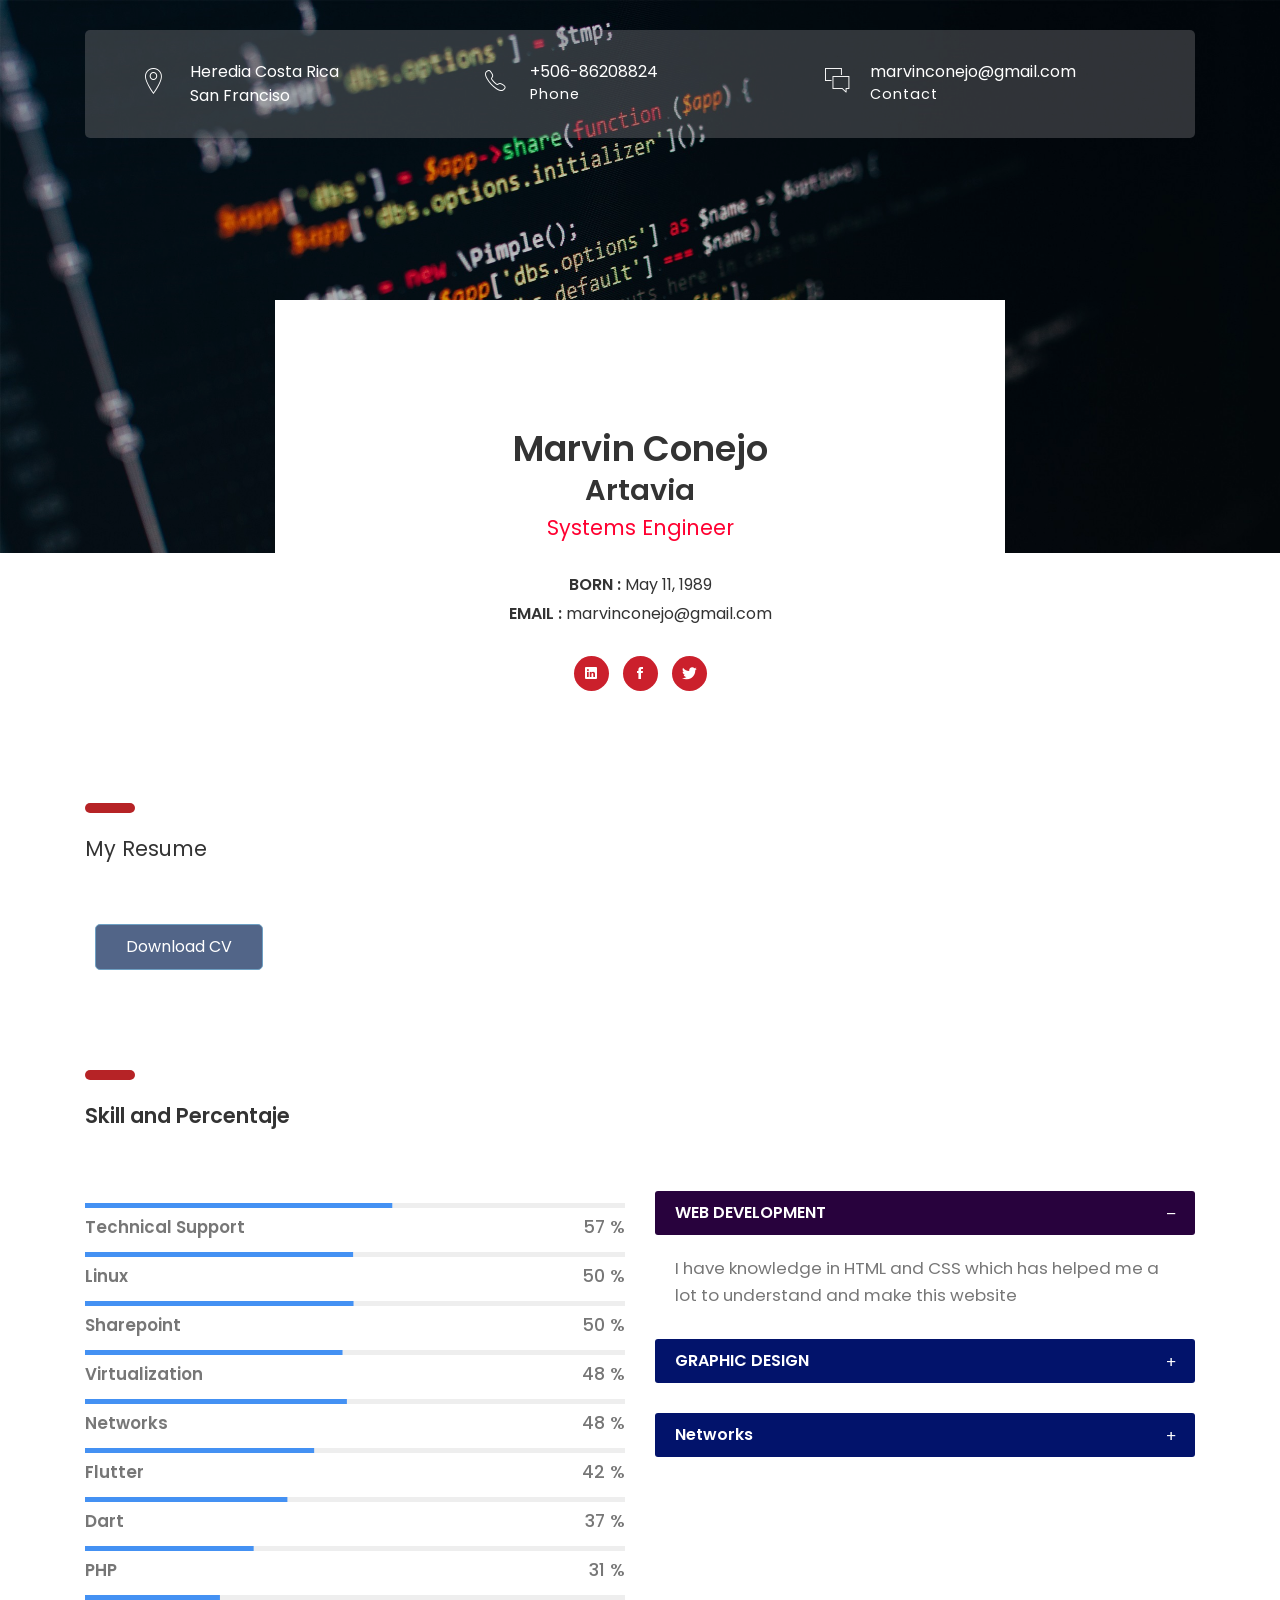
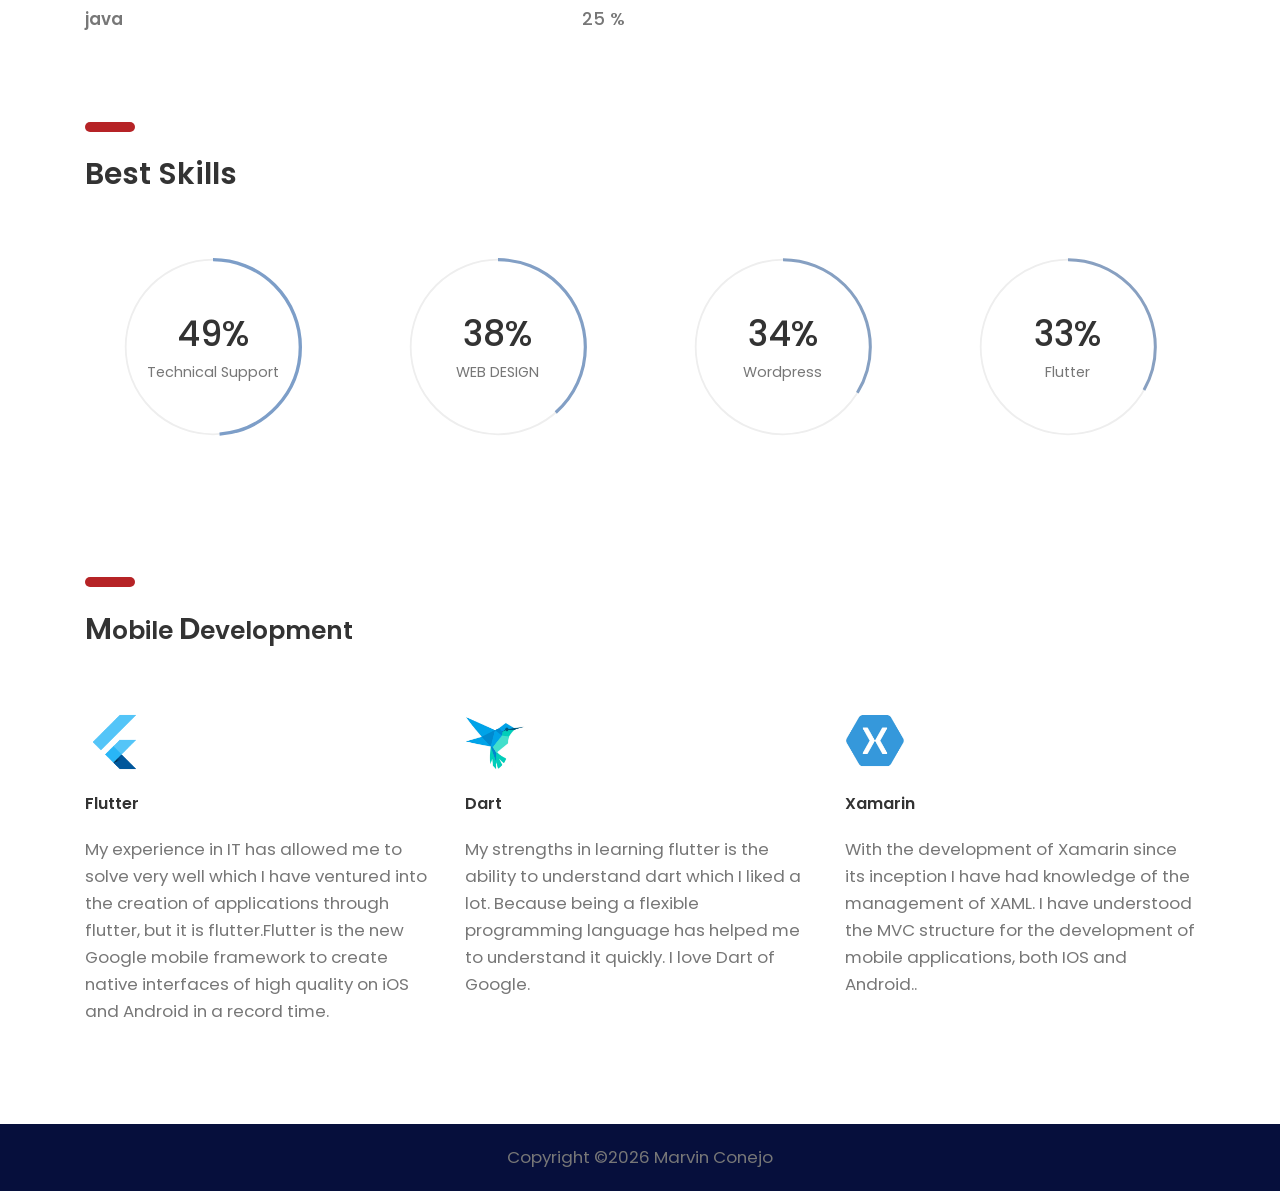
==== index.html @ 153a6d93 "Sitio Web de Marvin Actualizado" ====
﻿<!DOCTYPE HTML>
<html lang="en">
<head>
	<title>Marvin Conejo A</title>
	<meta http-equiv="X-UA-Compatible" content="IE=edge">
    <meta name="viewport" content="width=device-width, initial-scale=1">
	<meta charset="UTF-8">
	
	
	<!-- Font -->
	
	<link href="https://fonts.googleapis.com/css?family=Poppins:400,500,600,700%7CAllura" rel="stylesheet">
	
	<!-- Stylesheets -->
	
	<link href="css/bootstrap.css" rel="stylesheet">
	
	<link href="css/ionicons.css" rel="stylesheet">
	
	<link href="css/fluidbox.min.css" rel="stylesheet">
	
	<link href="elements/css/styles.css" rel="stylesheet">
	
	<link href="elements/css/responsive.css" rel="stylesheet">
	
</head>
<body>
	
	<header>
		<div class="container">
			<div class="heading-wrapper">
				<div class="row">
					<div class="col-sm-6 col-md-6 col-lg-4">
						<div class="info">
							<i class="icon ion-ios-location-outline"></i>
							<div class="right-area">
								<h5>Heredia Costa Rica</h5>
								<h5>San Franciso</h5>
							</div><!-- right-area -->
						</div><!-- info -->
					</div><!-- col-sm-4 -->
					
					<div class="col-sm-6 col-md-6 col-lg-4">
						<div class="info">
							<i class="icon ion-ios-telephone-outline"></i>
							<div class="right-area">
								<h5>+506-86208824</h5>
								<h6>Phone</h6>
							</div><!-- right-area -->
						</div><!-- info -->
					</div><!-- col-sm-4 -->
					
					<div class="col-sm-6 col-md-6 col-lg-4">
						<div class="info">
							<i class="icon ion-ios-chatboxes-outline"></i>
							<div class="right-area">
								<h5>marvinconejo@gmail.com</h5>
								<h6>Contact</h6>
								 
							</div><!-- right-area -->
						</div><!-- info -->
					</div><!-- col-sm-4 -->
				</div><!-- row -->
			</div><!-- heading-wrapper -->
			
		 		</div><!-- container -->
	</header>
	
	<section class="intro-section">
		<div class="container">
			<div class="row">
				<div class="col-md-1 col-lg-2"></div>
				<div class="col-md-10 col-lg-8">
					<div class="intro">
						<div class="profile-img"><img src="images/foto.jpg" alt=""></div>
						<h2><b>Marvin Conejo</b></h2>
						<h3><b>Artavia</b></h3>
						<h4 class="font-yellow">Systems Engineer</h4>
						<ul class="information margin-tb-30">
							<li><b>BORN : </b>May 11, 1989</li>
							<li><b>EMAIL : </b>marvinconejo@gmail.com</li>
						
						</ul>
						<ul class="social-icons">
							<li><a href="https://www.linkedin.com/in/marvin-conejo-a-959b5483"><i class="ion-social-linkedin"></i></a></li>
							<li><a href="https://www.facebook.com/marvinconejo"><i class="ion-social-facebook"></i></a></li>
							<li><a href="https://twitter.com/marvinconejoa"><i class="ion-social-twitter"></i></a></li>
						</ul>
					</div><!-- intro -->
				</div><!-- col-sm-8 -->
			</div><!-- row -->
		</div><!-- container -->
	</section><!-- intro-section -->
	
	<section class="btn-section section">
		<div class="container">
		
			<div class="row">
				<div class="col-sm-12">
					<div class="heading">
						<h4><b></b>My Resume</b></h4>
						 
					</div>
					<a class="btn btn-bg-purple" href="../resume/resumeMarvin.pdf">Download CV</a>
				</div><!-- col-sm-4 -->
			</div><!-- row -->
		
		 
			 
 
			 
		</div><!-- container -->
	</section><!-- btn-section -->
	
	<section class="accordian-section section">
		<div class="container">
		
			<div class="row">
				<div class="col-sm-12">
					<div class="heading">
						<h4><b>Skill and Percentaje</b></h4>
					</div>
				</div><!-- col-sm-12 -->
				
				<div class="col-md-12 col-lg-6">

					 
					<div class="line-progress margin-b-20" data-prog-percent=".95"><div></div>
						<p class="progress-title"><b>Technical Support</b></p></div>
					<div class="line-progress margin-b-20" data-prog-percent=".85"><div></div>
						<p class="progress-title"><b>Linux</b></p></div>
					<div class="line-progress margin-b-20" data-prog-percent=".85"><div></div>
						<p class="progress-title"><b>Sharepoint</b></p></div>
						<div class="line-progress margin-b-20" data-prog-percent=".80"><div></div>
						<p class="progress-title"><b>Virtualization</b></p></div>
						<div class="line-progress margin-b-20" data-prog-percent=".80"><div></div>
						<p class="progress-title"><b>Networks </b></p></div>
					<div class="line-progress margin-b-20" data-prog-percent=".70"><div></div>
						<p class="progress-title"><b>Flutter</b></p></div>
						<div class="line-progress margin-b-20" data-prog-percent=".60"><div></div>
						<p class="progress-title"><b>Dart</b></p></div>
						<div class="line-progress margin-b-20" data-prog-percent=".50"><div></div>
						<p class="progress-title"><b>PHP</b></p></div>
						<div class="line-progress margin-b-20" data-prog-percent=".40"><div></div>
						<p class="progress-title"><b>java</b></p></div>

				</div><!-- col-sm-6 -->
				
				<div class="col-md-12 col-lg-6">
					<div class="panel margin-b-30">
						<div class="panel-area margin-b-30">
							<h5 class="panel-title active"><b>WEB DEVELOPMENT</b>
								<i class="icon minus ion-minus"></i><i class="icon plus ion-plus"></i></h5>
							<p class="panel-desc">I have knowledge in HTML and CSS which has helped me
								 a lot to understand and make this website</p>
						</div><!-- panel-area -->
						
						<div class="panel-area margin-b-30">
							<h5 class="panel-title"><b>GRAPHIC DESIGN</b>
								<i class="icon minus ion-minus"></i><i class="icon plus ion-plus"></i></h5>
							<p class="panel-desc">Another of my skills is the perception of color,
								 design and eplorar new trends. I have knowledge in Adobe photoshop.</p>
						</div><!-- panel-area -->
						
						<div class="panel-area margin-b-30">
							<h5 class="panel-title"><b>Networks</b>
								<i class="icon minus ion-minus"></i><i class="icon plus ion-plus"></i></h5>
							<p class="panel-desc">In my steps in Technical Support I have made network configurations, for example, subteneering, team communication, accommodation in Patch Panels.
								 I have made subnet VPN configurations. Among other types of configurations</p>
						</div><!-- panel-area -->
					</div><!-- panel -->
				</div><!-- col-sm-6-->
				
			</div><!-- row -->
		</div><!-- container -->
	</section><!-- accordian-section -->
	
	
	<section class="loaders-section section">
		<div class="container">
			<div class="row">
				<div class="col-sm-12">
					<div class="heading">
						<h4><b><big><big>Best Skills</big></big></b></h4>
					</div>
				</div><!-- col-sm-12 -->
				<div class="col-sm-6 col-md-6 col-lg-3">
					<div class="radial-prog-area margin-b-30">
						<div class="radial-progress" data-prog-percent=".95">
							<div></div>
							<h6 class="progress-title">Technical Support</h6>
						</div>
					</div><!-- radial-prog-area-->
				</div><!-- col-sm-6-->
				
				<div class="col-sm-6 col-md-6 col-lg-3">
					<div class="radial-prog-area margin-b-30">
						<div class="radial-progress" data-prog-percent=".78">
							<div></div>
							<h6 class="progress-title">WEB DESIGN</h6>
						</div>
					</div><!-- radial-prog-area-->
				</div><!-- col-sm-6-->
				
				<div class="col-sm-6 col-md-6 col-lg-3">
					<div class="radial-prog-area margin-b-30">
						<div class="radial-progress" data-prog-percent=".70">
							<div></div>
							<h6 class="progress-title">Wordpress</h6>
						</div>
					</div><!-- radial-prog-area-->
				</div><!-- col-sm-6-->
				
				<div class="col-sm-6 col-md-6 col-lg-3">
					<div class="radial-prog-area margin-b-50">
						<div class="radial-progress" data-prog-percent=".70">
							<div></div>
							<h6 class="progress-title">Flutter</h6>
						</div>
					</div><!-- radial-prog-area-->
				</div><!-- col-sm-6-->
				
			</div><!-- row -->
		</div><!-- container -->
	</section><!-- loaders-section -->
	
	<section class="iconboxes-section section" id="counter">
		<div class="container">
			<div class="row">
				<div class="col-sm-12">
					<div class="heading">
						<h4><b><big><big>M</big>obile <big>D</big>evelopment</big></b></h4>
					</div>
				</div><!-- col-sm-12 -->
				
				<div class="col-sm-6 col-md-6 col-lg-4">
					<div class="iconbox margin-b-30">
						<i class="line-icon icon-rocket"></i>
						<h5 class="margin-tb-20"><b>Flutter</b></h5>
						<p>My experience in IT has allowed me to solve very well which I have ventured into the creation
							 of applications through flutter, but it is flutter.Flutter is the new Google mobile framework to create native interfaces
							  of high quality on iOS and Android in a record time. 
							</p>
					</div><!-- counter -->
				</div><!-- col-md-4 -->
				
				<div class="col-sm-6 col-md-6 col-lg-4">
					<div class="iconbox margin-b-30">
						<i class="line-icon icon-cut"></i>
						<h5 class="margin-tb-20"><b>Dart</b></h5>
						<p>My strengths in learning flutter is the ability to understand dart which I liked a lot.
							 Because being a flexible programming language has helped me to understand it quickly.
							I love Dart of Google.</p>
					</div><!-- counter -->
				</div><!-- col-md-4 -->
				
				<div class="col-sm-6 col-md-6 col-lg-4">
					<div class="iconbox margin-b-30">
						<i class="line-icon icon-star"></i>
						<h5 class="margin-tb-20"><b>Xamarin</b></h5>
						<p>With the development of Xamarin since its inception I have had knowledge of the management of XAML. 
							I have understood the MVC structure for the development of mobile applications, both IOS and Android..</p>
					</div><!-- counter -->
				</div><!-- col-md-4 -->
				
			</div><!-- row -->
		</div><!-- container -->
	</section><!-- progression-section -->
	
	
	<footer>
		<p class="copyright">
			 
Copyright &copy;<script>document.write(new Date().getFullYear());</script> Marvin Conejo </a>
 
		</p>
	</footer>
	
	
	<!-- SCIPTS -->
	
	<script src="js/jquery-3.2.1.min.js"></script>
	
	<script src="js/tether.min.js"></script>
	
	<script src="js/bootstrap.js"></script>
	
	<script src="js/isotope.pkgd.min.js"></script>
	
	<script src="js/jquery.waypoints.min.js"></script>
	
	<script src="js/progressbar.min.js"></script>
	
	<script src="js/jquery.fluidbox.min.js"></script>
	
	<script src="js/scripts.js"></script>
	
</body>
</html>
---- css/fluidbox.min.css ----
@-webkit-keyframes a{0%{-webkit-transform:translate(-50%,-50%) rotateX(0) rotateY(0);transform:translate(-50%,-50%) rotateX(0) rotateY(0)}50%{-webkit-transform:translate(-50%,-50%) rotateX(-180deg) rotateY(0);transform:translate(-50%,-50%) rotateX(-180deg) rotateY(0)}to{-webkit-transform:translate(-50%,-50%) rotateX(-180deg) rotateY(-180deg);transform:translate(-50%,-50%) rotateX(-180deg) rotateY(-180deg)}}@keyframes a{0%{-webkit-transform:translate(-50%,-50%) rotateX(0) rotateY(0);transform:translate(-50%,-50%) rotateX(0) rotateY(0)}50%{-webkit-transform:translate(-50%,-50%) rotateX(-180deg) rotateY(0);transform:translate(-50%,-50%) rotateX(-180deg) rotateY(0)}to{-webkit-transform:translate(-50%,-50%) rotateX(-180deg) rotateY(-180deg);transform:translate(-50%,-50%) rotateX(-180deg) rotateY(-180deg)}}.fluidbox{outline:none}.fluidbox__overlay{background-color:hsla(0,0%,100%,.85);cursor:pointer;cursor:zoom-out;opacity:0;pointer-events:none;position:fixed;top:-100%;left:0;bottom:-100%;right:0;-webkit-transition:all .5s ease-in-out;transition:all .5s ease-in-out}.fluidbox--opened .fluidbox__overlay{pointer-events:auto}.fluidbox__wrap{background-position:center center;background-size:cover;margin:0 auto;position:relative;-webkit-transition:all .5s ease-in-out;transition:all .5s ease-in-out}.fluidbox--closed .fluidbox__thumb,.fluidbox__thumb{-webkit-transition:opacity 0s ease-in-out 0s;transition:opacity 0s ease-in-out 0s}.fluidbox__ghost{background-size:100% 100%;background-position:center center;background-repeat:no-repeat;position:absolute;-webkit-transition:opacity 0s 0s,-webkit-transform .5s 0s;transition:opacity 0s 0s,-webkit-transform .5s 0s;transition:opacity 0s 0s,transform .5s 0s;transition:opacity 0s 0s,transform .5s 0s,-webkit-transform .5s 0s}.fluidbox--opened .fluidbox__ghost{cursor:pointer;cursor:zoom-out}.fluidbox--closed .fluidbox__ghost{-webkit-transition:opacity 0s .5s,-webkit-transform .5s 0s;transition:opacity 0s .5s,-webkit-transform .5s 0s;transition:opacity 0s .5s,transform .5s 0s;transition:opacity 0s .5s,transform .5s 0s,-webkit-transform .5s 0s}.fluidbox__loader{opacity:0;-webkit-perspective:200px;perspective:200px;pointer-events:none;position:absolute;top:0;left:0;bottom:0;right:0}.fluidbox__loader:before{background-color:hsla(0,0%,100%,.85);content:'';-webkit-transform-style:preserve-3d;transform-style:preserve-3d;position:absolute;top:50%;left:50%;width:20%;padding-bottom:20%;-webkit-transform:translate(-50%,-50%);transform:translate(-50%,-50%);-webkit-transition-property:-webkit-transform;transition-property:-webkit-transform;transition-property:transform;transition-property:transform,-webkit-transform;-webkit-transition-duration:.5s;transition-duration:.5s;-webkit-transition-delay:0s;transition-delay:0s}.fluidbox--loading .fluidbox__loader{opacity:1;-webkit-transition:opacity .5s ease-in-out .5s;transition:opacity .5s ease-in-out .5s}.fluidbox--loading .fluidbox__loader:before{-webkit-animation:a 1s 0s infinite ease-in-out forwards;animation:a 1s 0s infinite ease-in-out forwards}
/*# sourceMappingURL=fluidbox.min.css.map */
---- elements/css/styles.css ----
/*
====================================================

* 	[Master Stylesheet]
	
	Theme Name :  
	Version    :  
	Author     :  
	Author URI :  

====================================================

	TOC
	
	1. PRIMARY STYLES
	2.  PAGE DESIGN
	3. HEADER
	4. INTRO SECTION
	5. BTN SECTION
	6. PROGRESSBAR & ACCORDIANS
		LINE PROGRESSBAR
		ACCORDIANS 
	7. LOADERS SECTION
	8. PROGRESSIONS SECTION
	9. ICONBOXES SECTION
	10. FOOTER

====================================================


/* ---------------------------------
1. PRIMARY STYLES
--------------------------------- */

html{ font-size: 100%; height: 100%; overflow-x: hidden; margin: 0px;  padding: 0px; touch-action: manipulation; }


body{ font-size: 16px; font-family: 'Poppins', serif; width: 100%; height: 100%; margin: 0; font-weight: 400;
	-webkit-font-smoothing: antialiased; -moz-osx-font-smoothing: grayscale; word-wrap: break-word; 
	color: #333; }

h1, h2, h3, h4, h5, h6, p, a, ul, span, li, img, inpot, button{ margin: 0; padding: 0; }

h1,h2,h3,h4,h5,h6{ line-height: 1.5; font-weight: inherit; }

h1,h2,h3{ font-family: 'Poppins', cursive; }

p{ line-height: 1.6; font-size: 1.05em; font-weight: 400; color: #777; }

h1{ font-size: 4em; line-height: 1; }
h2{ font-size: 2.2em; line-height: 1.1; }
h3{ font-size: 1.8em; }
h4{ font-size: 1.3em; }
h5{ font-size: 1em; }
h6{ font-size: .9em; letter-spacing: 1px; }

a, button{ display: inline-block; text-decoration: none; color: inherit; line-height: 1; 
	-webkit-transition: all .25s ease-in-out; transition: all .25s ease-in-out; }

a:focus, a:active, a:hover,
button:focus, button:active, button:hover,
a b.light-color:hover{ text-decoration: none; color: #1a2668; }

b{ font-weight: 600; }

img{ width: 100%; }

li{ list-style: none; display: inline-block; }

span{ display: inline-block; }

button{ outline: 0; border: 0; background: none; cursor: pointer; }

.icon{ font-size: 1.1em; display: inline-block; line-height: inherit; }

[class^="icon-"]:before, [class*=" icon-"]:before{ line-height: inherit; }

b.max-bold{ font-weight: 700; }



/* ---------------------------------
2.  PAGE DESIGN
--------------------------------- */

.section{ padding: 20px 0 70px; }

.section .heading{ margin-bottom: 60px; }

    .section .heading:before {
        content: '';
        height: 10px;
        width: 50px;
        border-radius: 5px;
        margin-bottom: 20px;
        display: block;
        background: #b62326;
    }
	
.margin-t-10{ margin-top: 10px; }

.margin-b-30{ margin-bottom: 30px; }
.margin-b-50{ margin-bottom: 50px; }

.margin-tb-20{ margin-top: 20px; margin-bottom: 20px; }
.margin-tb-30{ margin-top: 30px; margin-bottom: 30px; }

.font-yellow {
    color: #FF0031;
}

.font-semi-white{ color: #ddd; }

.font-lite-black{ color: #999; }


/* ---------------------------------
3. HEADER
--------------------------------- */

header{ position: absolute; top: 30px; left: 0; right: 0; z-index: 100; }

    header .heading-wrapper {
        border-radius: 5px;
        padding: 30px 60px 20px;
        background: #8483855c;
        color: #fff;
    }

header .info{ margin-bottom: 10px; }

header .info .icon{ float: left; font-size: 30px; }

header .info .right-area{ margin-left: 45px; }

header .downlad-btn{ padding: 15px 30px; border-radius: 4px; float: right; margin-top: 30px;
	box-shadow: inset 0 0px 4px rgba(0,0,0,.3); background: #FF01016; color: #fff; 
	-webkit-transition: all .2s ease; transition: all .2s ease; }

header .downlad-btn:hover{ -webkit-transform: translateY(-4px); transform: translateY(-4px); }


/* ---------------------------------
4. INTRO SECTION
--------------------------------- */

.intro-section{ padding-top: 200px; position: relative; background-size: cover; 
	z-index: 1;background-image: url(../../images/background.jpg); }

.intro-section:before{ content:''; z-index: -1; position: absolute; top: 0; bottom: 0; left: 0; 
	right: 0; background: rgba(0,0,0, .2); }
	
.intro-section:after{ content: ''; position: absolute; bottom: 0; left: 0; right: 0;
	height: 150px; z-index: -1; background: #fff; }

.intro{ padding: 0 20px; margin-top: 100px; text-align: center; background: #fff; }

.intro .profile-img{ height: 200px; width: 200px; border-radius: 100px; margin: 0 auto; 
	overflow: hidden; position: relative; top: -100px; margin-bottom: -70px;  }

.intro .information > li{ display: block; margin: 5px 0; }

.intro .social-icons > li > a{ height: 35px; line-height: 35px; width: 35px; border-radius: 20px; 
	overflow: hidden; z-index: 1; position: relative; margin: 0 5px 5px; background:#CB202C; color: #fff; }

.intro .social-icons > li > a:after{ content: ''; position: absolute; bottom: 0; left: 0; right: 0;
	top: 0; z-index: -1; border-radius: 20px; background: #111 ; 
	-webkit-transition: all .2s ease; transition: all .2s ease;
	-webkit-transform: scale(0); transform: scale(0); }

.intro .social-icons > li > a:hover:after{ -webkit-transform: scale(1); transform: scale(1); }


/* ---------------------------------
5. BTN SECTION
--------------------------------- */

.btn-section{ padding-top: 100px; }

.btn{ margin: 0 10px 10px; padding: 12px 30px; border-radius: 5px; }

.btn-bg-red{ border: 1px solid #eeeeee; background: #68023D; color: #fff; }

.btn-bg-purple{ border: 1px solid #6ea0c3; background: #526588; color: #fff; }

.btn-border-purple{ border: 1px solid #000000; color: #222; }

.btn-color-red{ border: 1px solid #000000; background: #000000; color: #ff8300; }


.btn-bg-yellow:hover{ background: none; color: #111; }

.btn-bg-purple:hover{ background: none; color: #111; }

.btn-border-purple:hover{ background: #28023D; color: #fff; }

.btn-color-yellow:hover{ background: none; color: #111; }



/* ---------------------------------
6. PROGRESSBAR & ACCORDIANS
--------------------------------- */

/* LINE PROGRESSBAR */
	
.line-progress{ position: relative; padding-bottom: 25px; }

.line-progress .progressbar-text{ position: absolute; bottom: 0; right: 0; font-size: 1.1em; 
	font-weight: 500; color: #777!important; }

.line-progress .progress-title{ position: absolute; bottom: 0; left: 0; color: #777; }


/* ACCORDIANS */

.panel-area .panel-title{ padding: 10px 20px; cursor: pointer; position: relative; color: #fff;
	border-radius: 3px; background: #02136b; color: #fff; }

.panel-area .panel-desc{ max-height: 0; overflow: hidden; opacity: 0;
	-webkit-transition: all .05s, opacity .25s .1s, -webkit-transform .1s; 
	transition: all .05s, opacity .25s .1s, transform .1s; 
	-webkit-transform: scaleY(0); transform: scaleY(0); 
	-webkit-transform-origin: top; transform-origin: top; }

.panel-area .panel-title .icon{ float: right; font-size: .7em; margin-top: 5px; }

.panel-area .panel-title.active{ background: #28023D; }

.panel-area .panel-title.active + .panel-desc{ opacity: 1; padding: 20px 20px 0; max-height: 300px; 
	-webkit-transform: scaleY(1); transform: scaleY(1); }

.panel-area .panel-title .icon.plus,
.panel-area .panel-title.active .icon.minus{ display: block; }

.panel-area .panel-title .icon.minus,
.panel-area .panel-title.active .icon.plus{ display: none; }


/* ---------------------------------
7. LOADERS SECTION
--------------------------------- */

.radial-progress{ position: relative; max-width: 180px; margin: 0 auto; }

.radial-progress .progressbar-text{ font-size: 2.2em; font-weight: 500; 
	padding-bottom: 25px!important; color: #333!important; }

.radial-progress .progressbar-text:after{ content:'%'; }

.radial-progress .progress-title{ position: absolute; top: 50%; left: 50%; width: 100%;
	letter-spacing: 0; text-align: center; color: #777; 
	-webkit-transform: translate(-50%, 15px); transform: translate(-50%, 15px); }

	
/* ---------------------------------
8. PROGRESSIONS SECTION
--------------------------------- */


.counter{ position: relative; }
	
.counter .title{ text-align: right; margin-right: 130px; color: #FDAC05; }

.counter .desc{ position: absolute; bottom: 4px; right: 0px; width: 110px; }


/* ---------------------------------
9. ICONBOXES SECTION
--------------------------------- */


.line-icon{ display: block; height: 60px; width: 60px; background-size: cover; }

.icon-rocket{ background-image: url(../../images/flutter.png); background-position: 0px 0; }
.icon-cut{ background-image: url(../../images/dart.png); background-position: 120px 0; }
.icon-star{ background-image: url(../../images/xamarin.png); background-position: 120px 0; }


/* ---------------------------------
10. FOOTER
--------------------------------- */

.copyright{ text-align: center; padding: 20px 0; background: #060f3c; }
---- elements/css/responsive.css ----
/* Screens Resolution : 992px
-------------------------------------------------------------------------- */
@media only screen and (max-width: 1200px) {
	/* ---------------------------------
	9. COUNTER SECTION
	--------------------------------- */

	.counter-section{ text-align: center; padding: 50px 0 20px; }

	.counter{ display: inline-block; }
	
	.counter .desc{ text-align: left; }
}

/* Screens Resolution : 992px
-------------------------------------------------------------------------- */
@media only screen and (max-width: 992px) {
	
	/* ---------------------------------
	4. INTRO SECTION
	--------------------------------- */

	.intro-section{ padding-top: 250px; }
	
}

/* Screens Resolution : 767px
-------------------------------------------------------------------------- */
@media only screen and (max-width: 767px) {
	
	/* ---------------------------------
	1. PRIMARY STYLES
	--------------------------------- */

	p{ line-height: 1.4; }

	h1{ font-size: 3em; }
	h2{ font-size: 2em; }
	h3{ font-size: 1.8em; }


	
	/* ---------------------------------
	2. COMMONS FOR PAGE DESIGN
	--------------------------------- */

	.section{ padding: 50px 0 0px; }

	.section .heading{ margin-bottom: 30px; }

	
	/* ---------------------------------
	4. INTRO SECTION
	--------------------------------- */

	.intro-section{ padding-top: 350px; }


	/* ---------------------------------
	5. PORFOLIO SECTION
	--------------------------------- */

	.portfolio-section{ padding-bottom: 0; }
	
	.portfolio-section .portfolioFilter{ margin: 0px 0 10px; }
	
	.portfolio-section .portfolioContainer{ margin-left: 0; margin-right: 0; }

	.portfolio-section .p-item{ width: 50%; padding: 0 15px 0px; }

	.portfolio-section .p-item{ max-width: 400px; }

	
	/* ---------------------------------
	8. EDUCATION SECTION
	--------------------------------- */
	
	.education-wrapper:after,
	.education-wrapper .education:after{ display: none; }

}

/* Screens Resolution : 575px
-------------------------------------------------------------------------- */
@media only screen and (max-width: 575px) {
	
	/* ---------------------------------
	1. PRIMARY STYLES
	--------------------------------- */

	body{ font-size: 14px;  }
	

	/* ---------------------------------
	5. PORFOLIO SECTION
	--------------------------------- */
	
	.portfolio-section .p-item{ width: 100%; }
	
}

/* Screens Resolution : 479px
-------------------------------------------------------------------------- */
@media only screen and (max-width: 479px) {


}

/* Screens Resolution : 359px
-------------------------------------------------------------------------- */
@media only screen and (max-width: 359px) {
	
	/* ---------------------------------
	3. HEADER
	--------------------------------- */

	header .heading-wrapper{  padding: 30px 20px 20px; }

	header .info .icon{ font-size: 25px; }

	header .info .right-area{ margin-left: 35px; }

}

/* Screens Resolution : 290px
-------------------------------------------------------------------------- */
@media only screen and (max-width: 290px) {

	
}

/* Screens Resolution : 290px
-------------------------------------------------------------------------- */
@media only screen and (max-width: 260px) {
	
	/* ---------------------------------
	3. HEADER
	--------------------------------- */

	header .heading-wrapper{  padding: 10px 15px 0px; }

	header .info .icon{ font-size: 15px; }

	header .info .right-area{ margin-left: 20px; }
	
	/* ---------------------------------
	4. INTRO SECTION
	--------------------------------- */

	.intro .profile-img{ width: 80%; height: auto; top: 0; margin-bottom: 10px; }
	
	.intro{ padding: 20px 10px 0; margin-right: -15px; margin-left: -15px; }
	
}
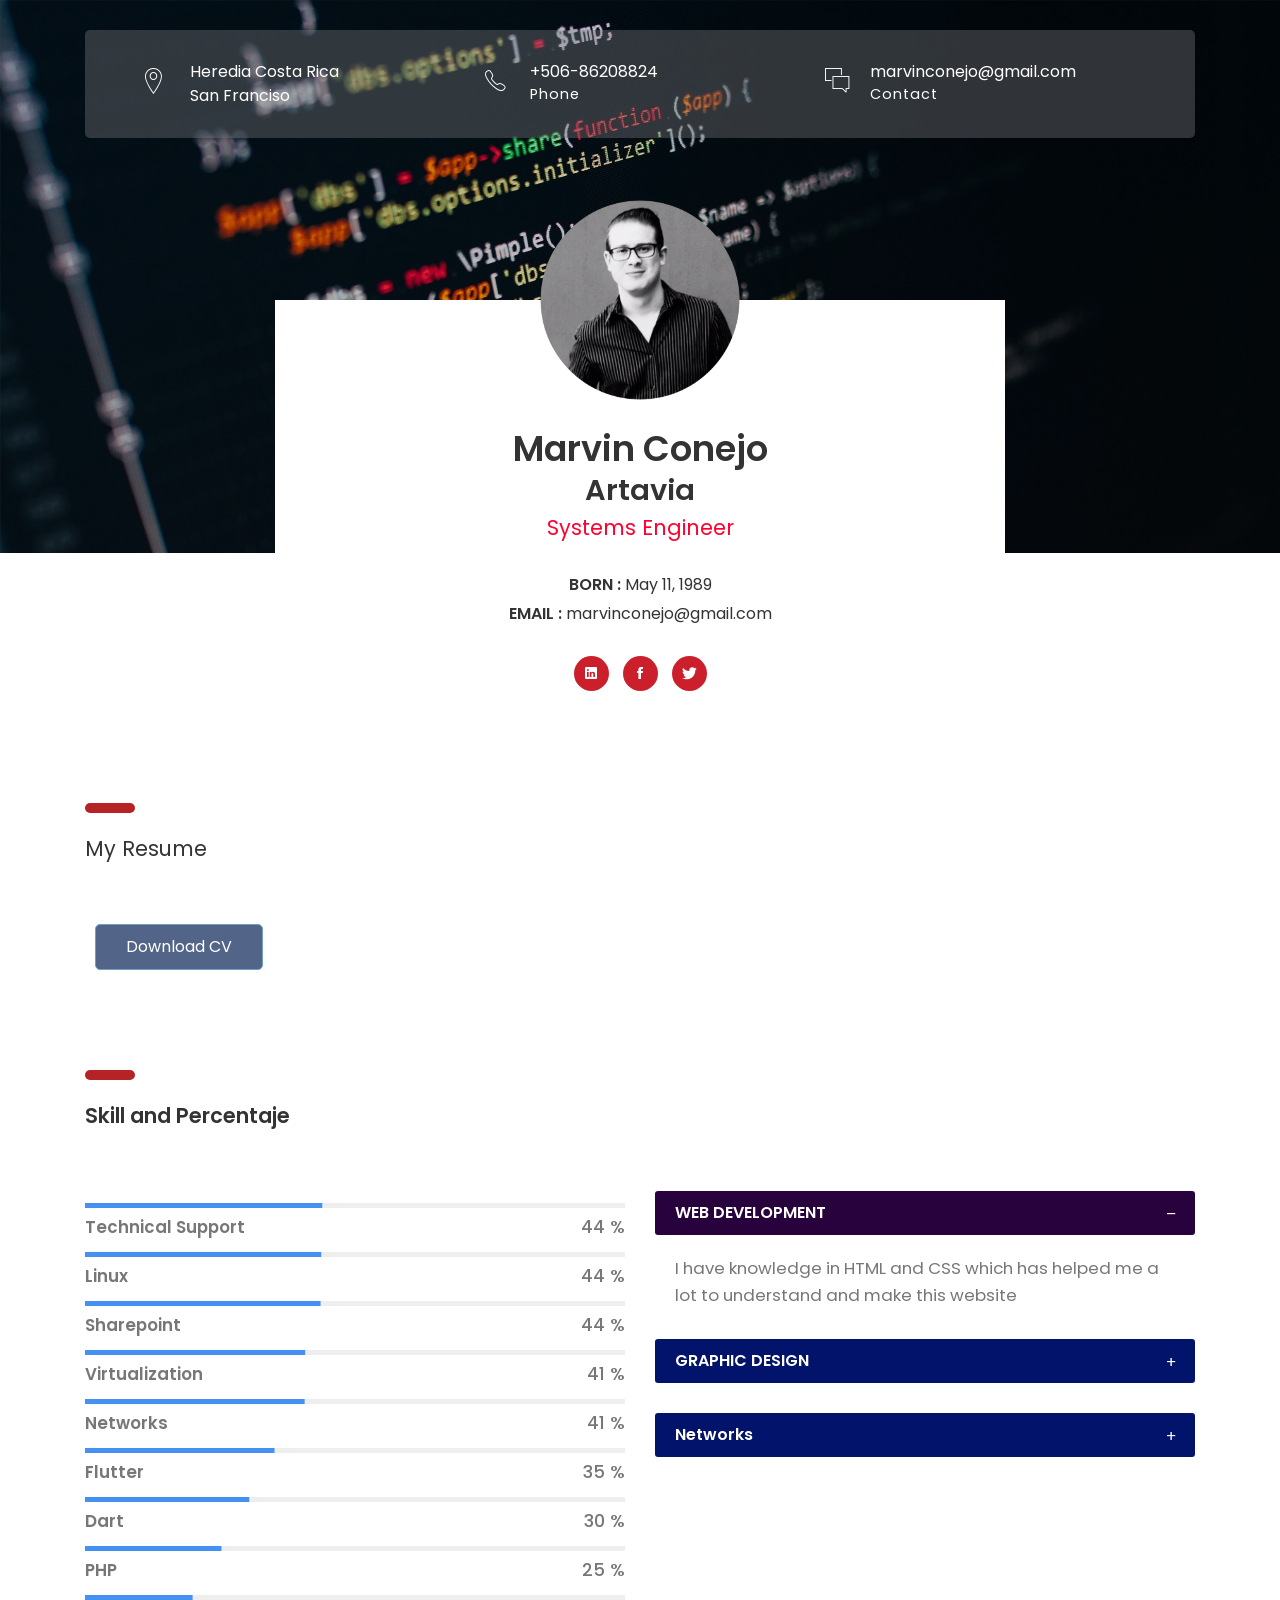
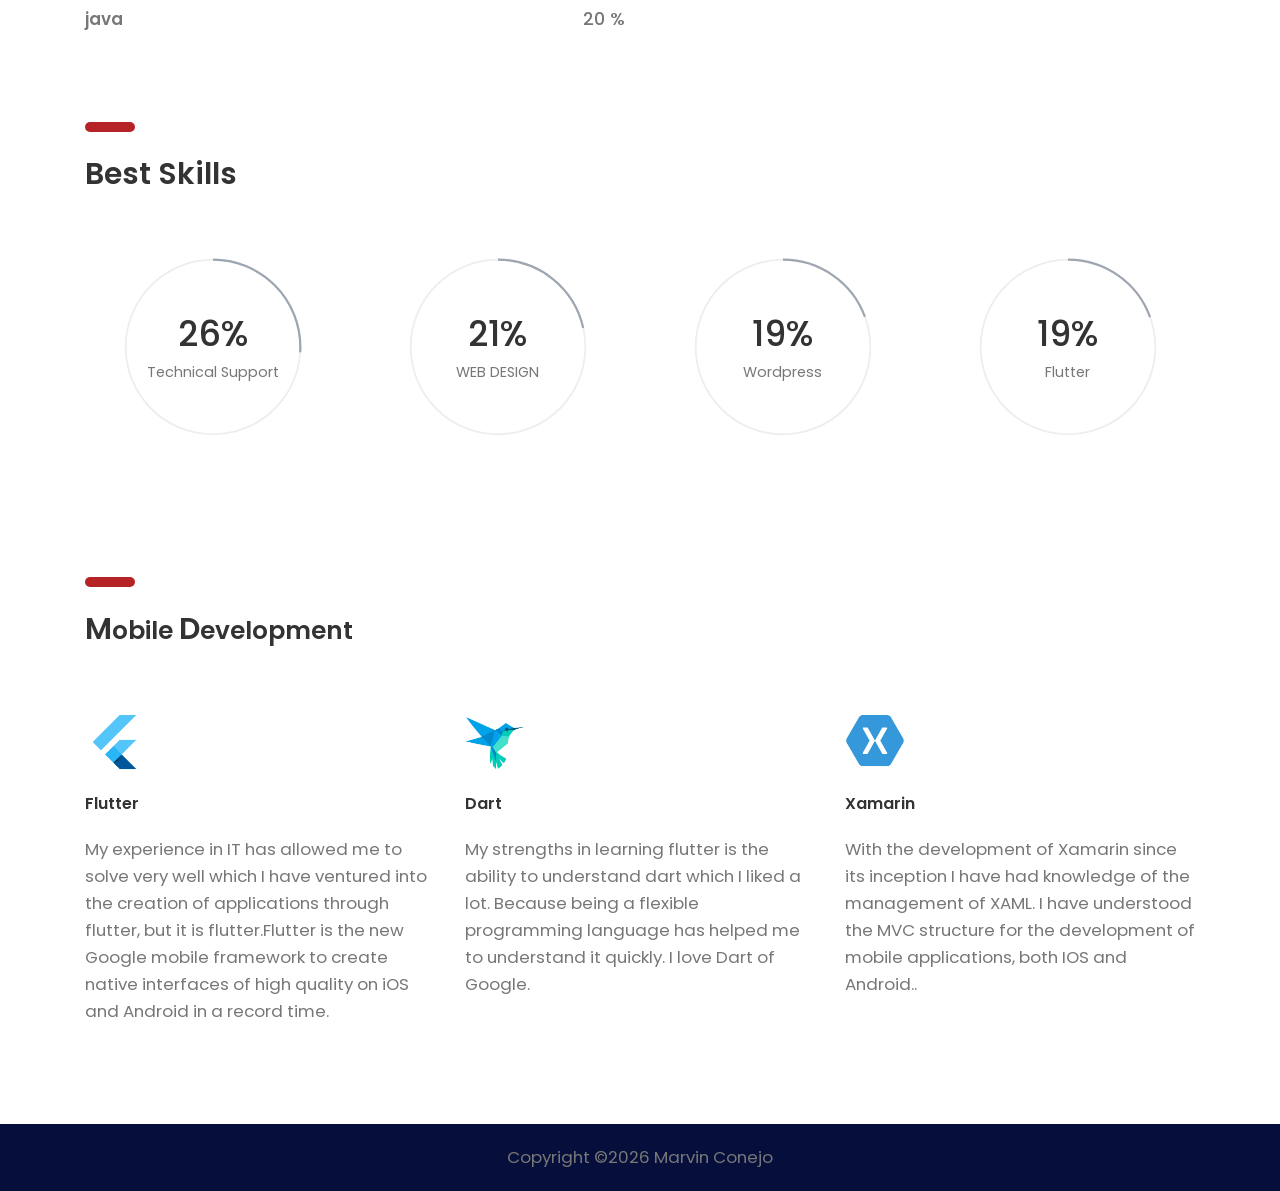
==== commit bd8ee101: "Sitio Web de Marvin Actualizado" ====
--- a/index.html
+++ b/index.html
@@ -72,7 +72,7 @@
 				<div class="col-md-1 col-lg-2"></div>
 				<div class="col-md-10 col-lg-8">
 					<div class="intro">
-						<div class="profile-img"><img src="images/foto.jpg" alt=""></div>
+						<div class="profile-img"><img src="images/foto.JPG" alt=""></div>
 						<h2><b>Marvin Conejo</b></h2>
 						<h3><b>Artavia</b></h3>
 						<h4 class="font-yellow">Systems Engineer</h4>
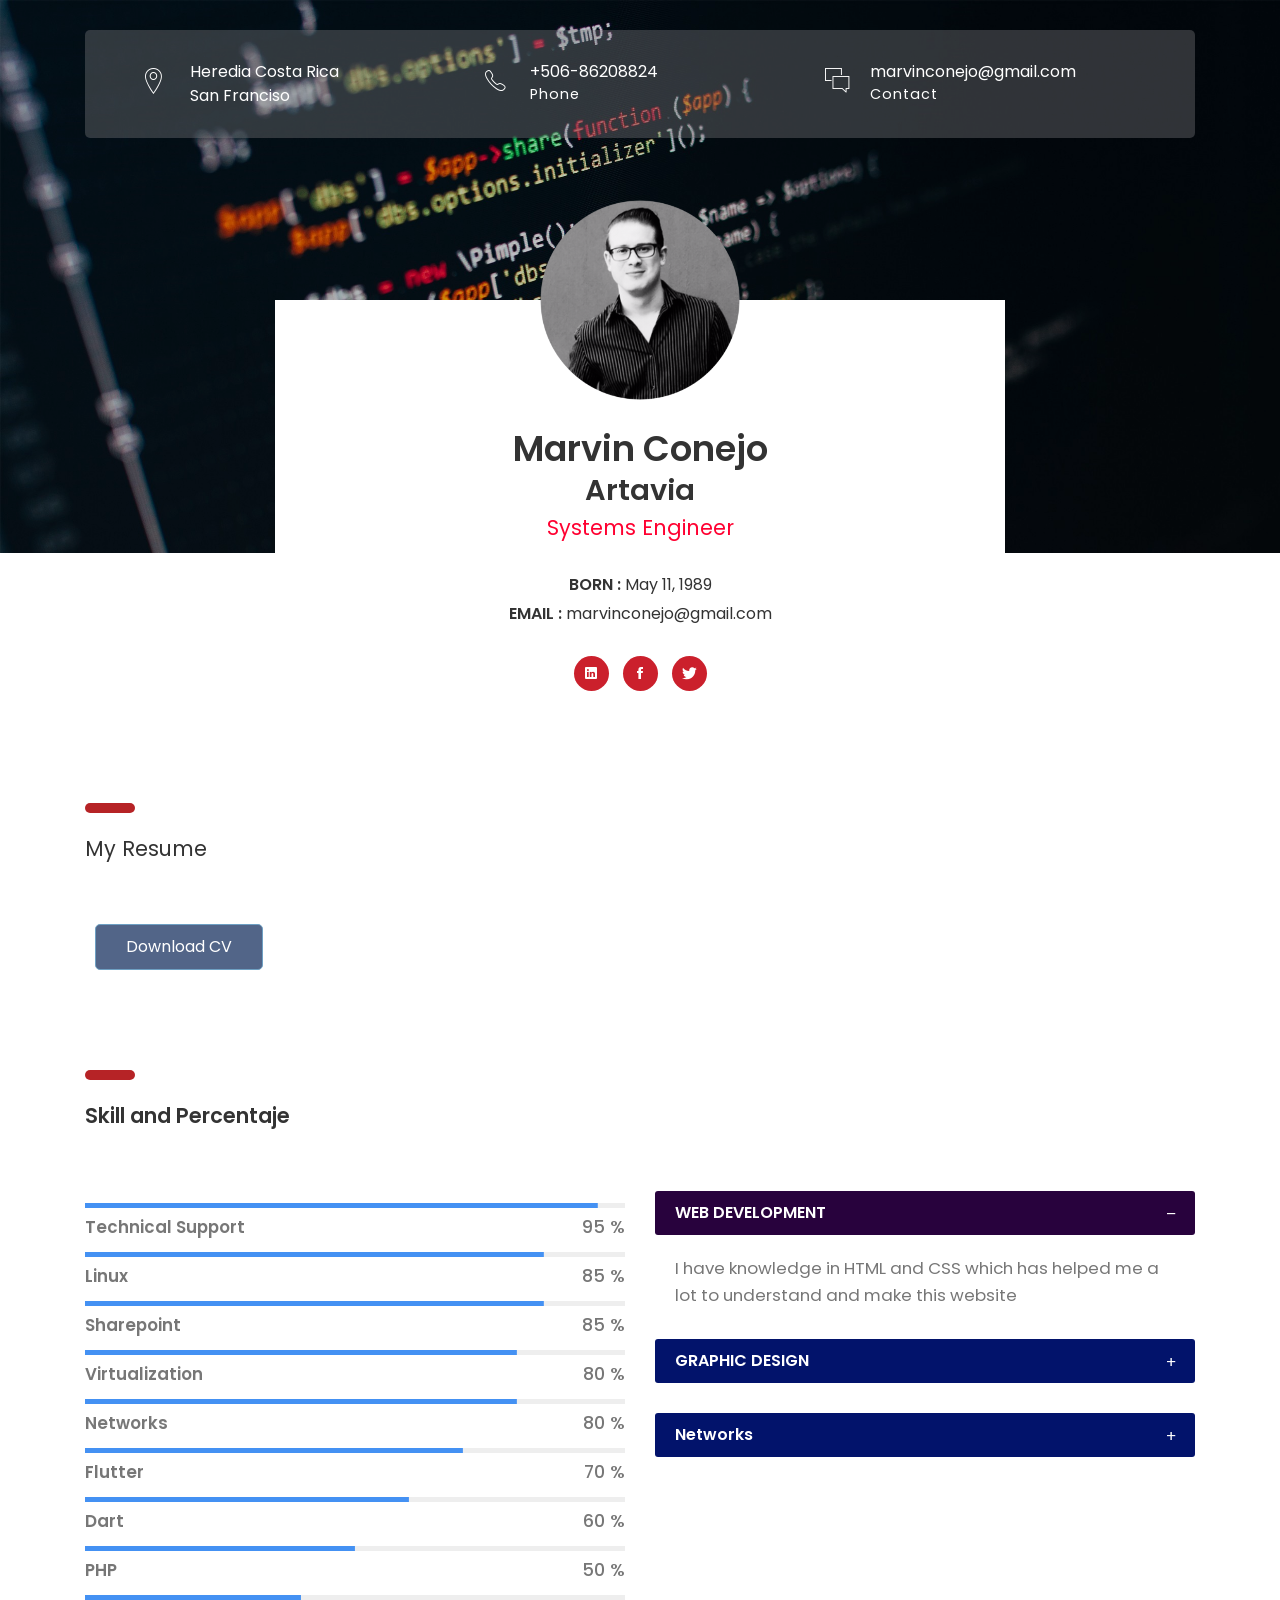
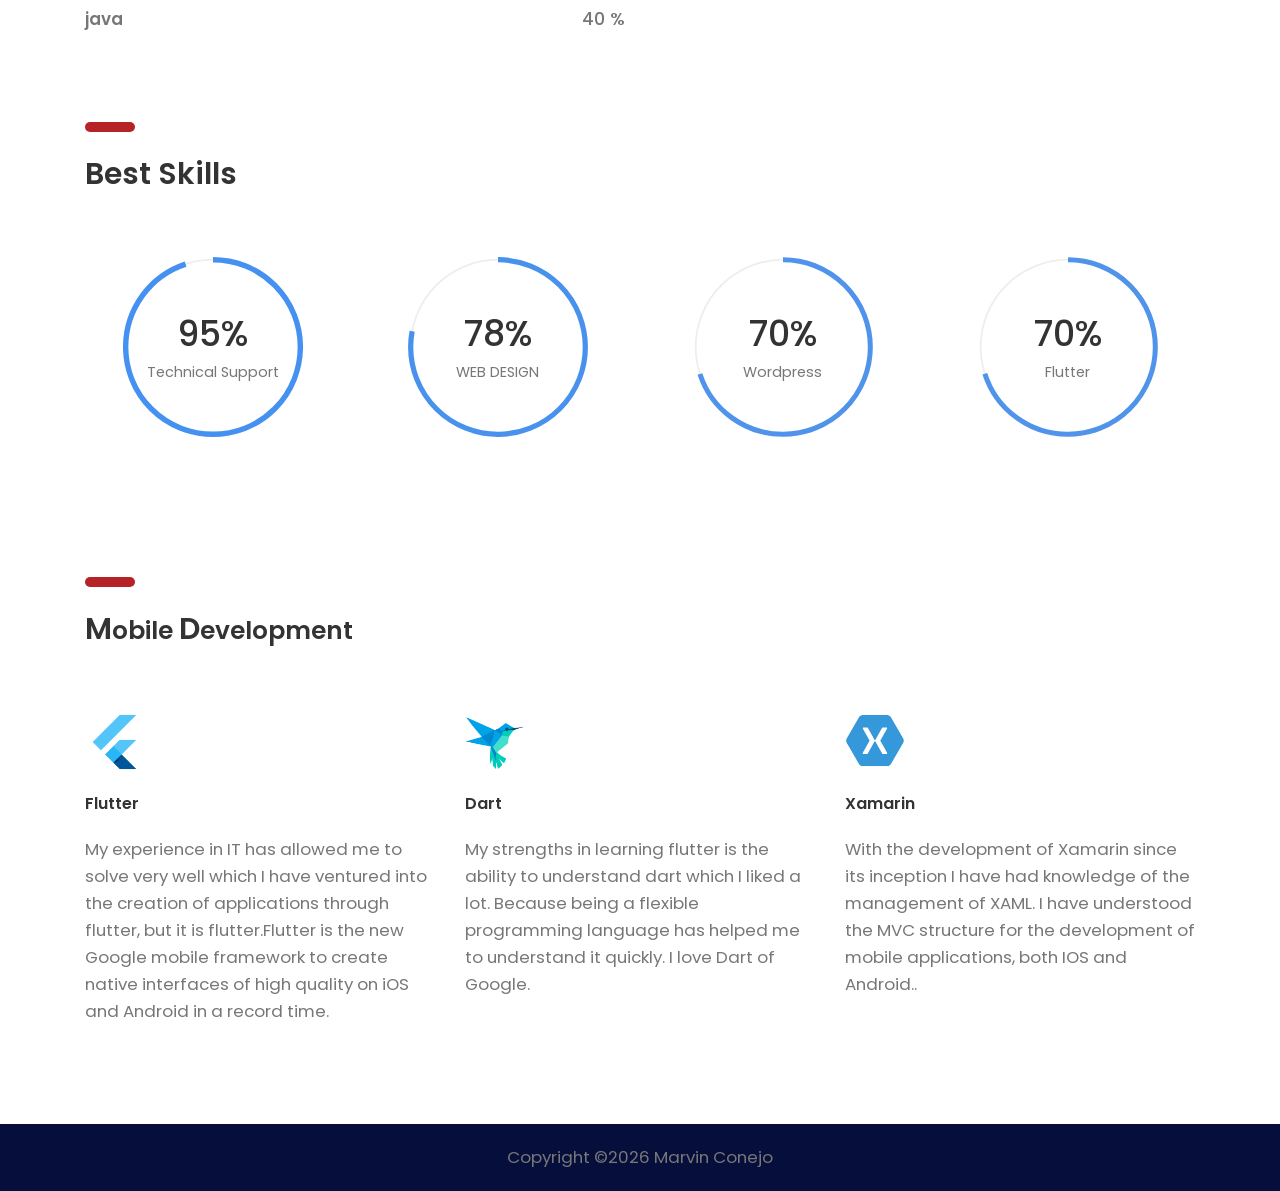
==== commit fb968b7a: "Sitio Web de Marvin Actualizado" ====
--- a/index.html
+++ b/index.html
@@ -101,7 +101,7 @@
 						<h4><b></b>My Resume</b></h4>
 						 
 					</div>
-					<a class="btn btn-bg-purple" href="../resume/resumeMarvin.pdf">Download CV</a>
+					<a class="btn btn-bg-purple" href="../resume/ResumeMarvin.pdf">Download CV</a>
 				</div><!-- col-sm-4 -->
 			</div><!-- row -->
 		
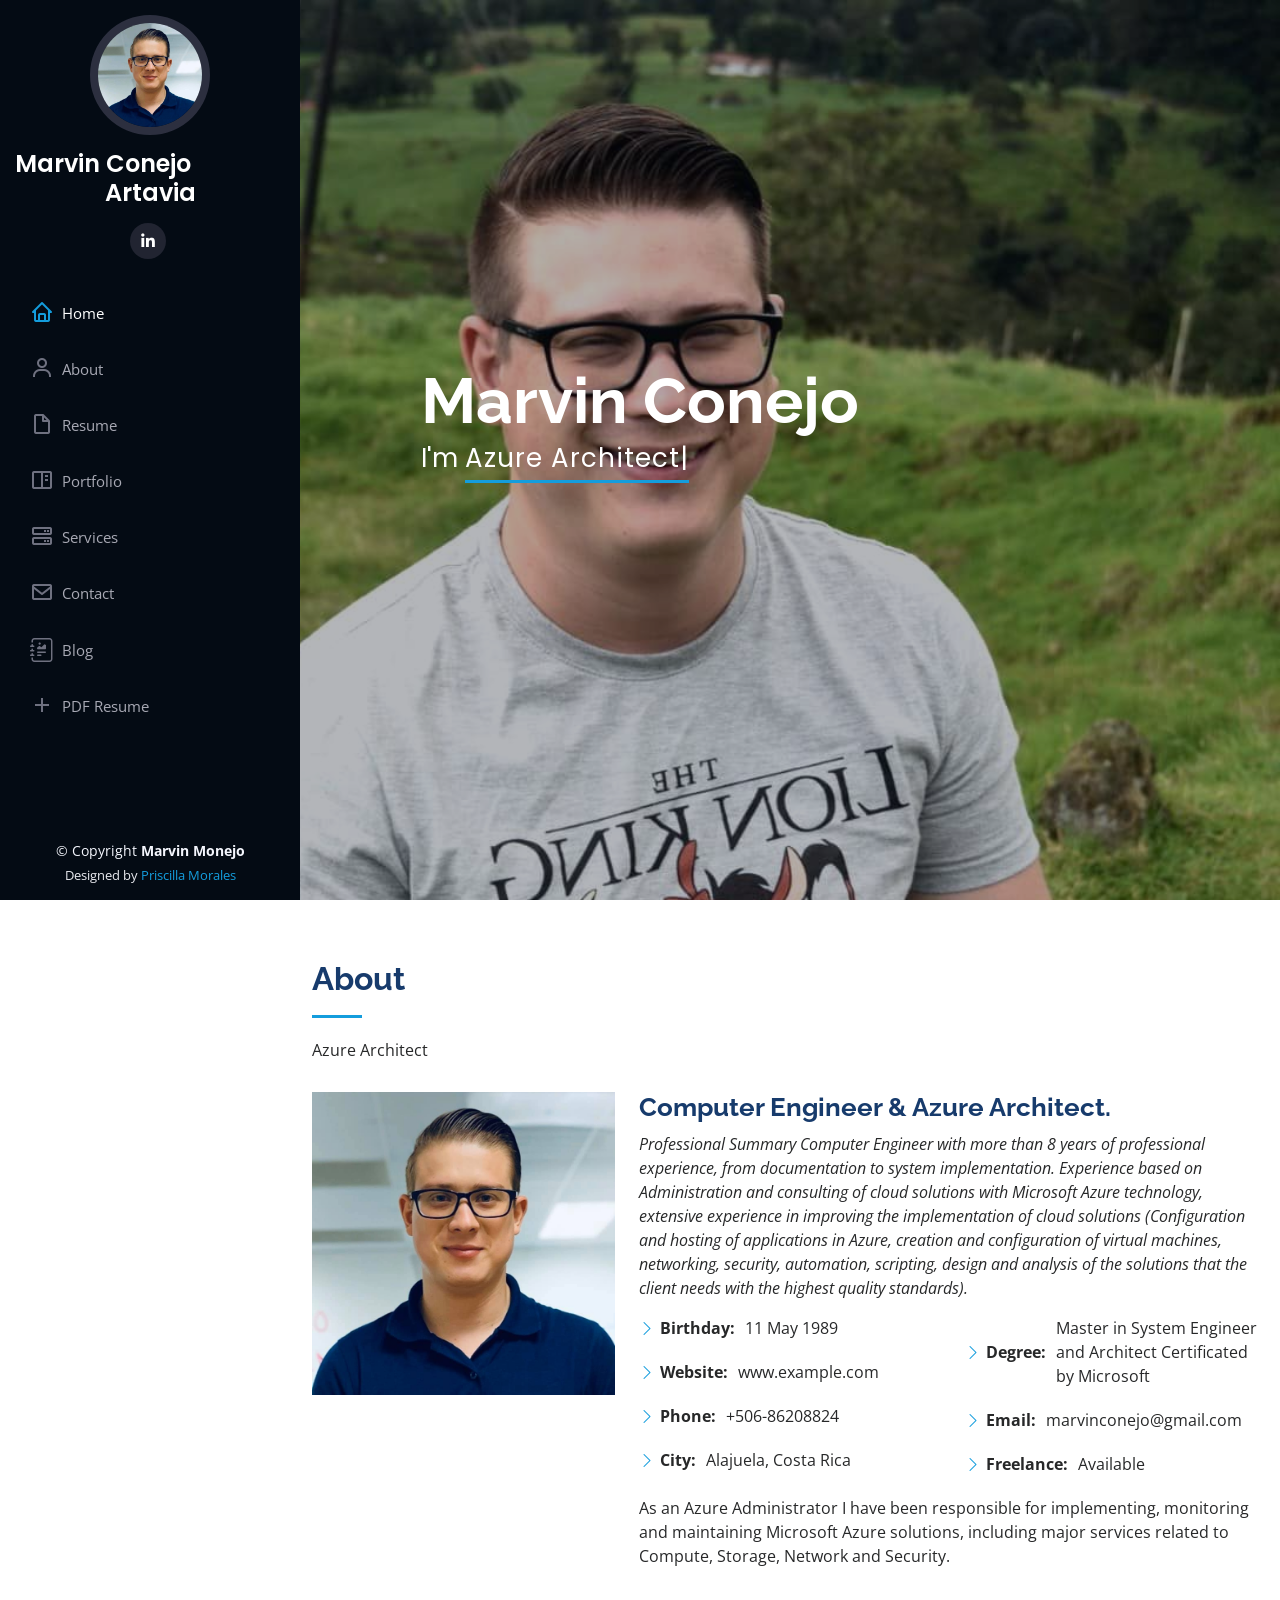
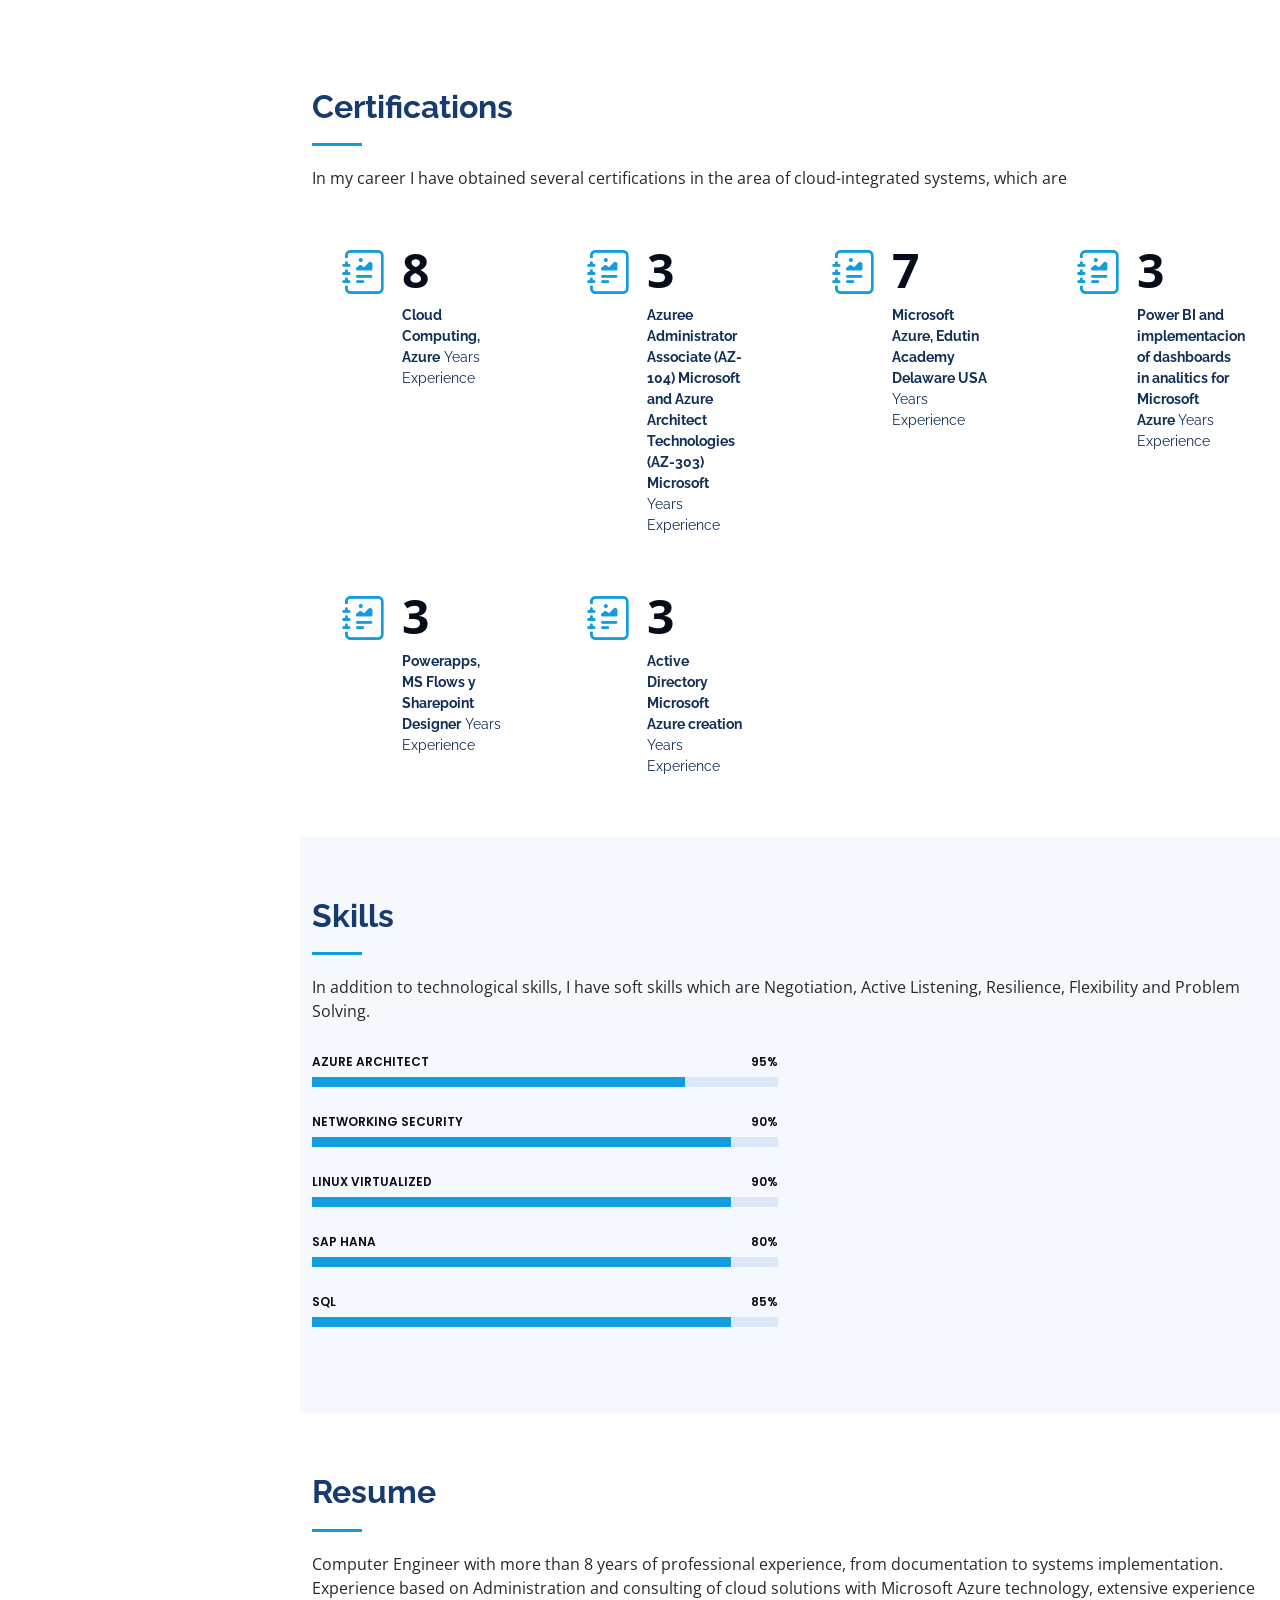
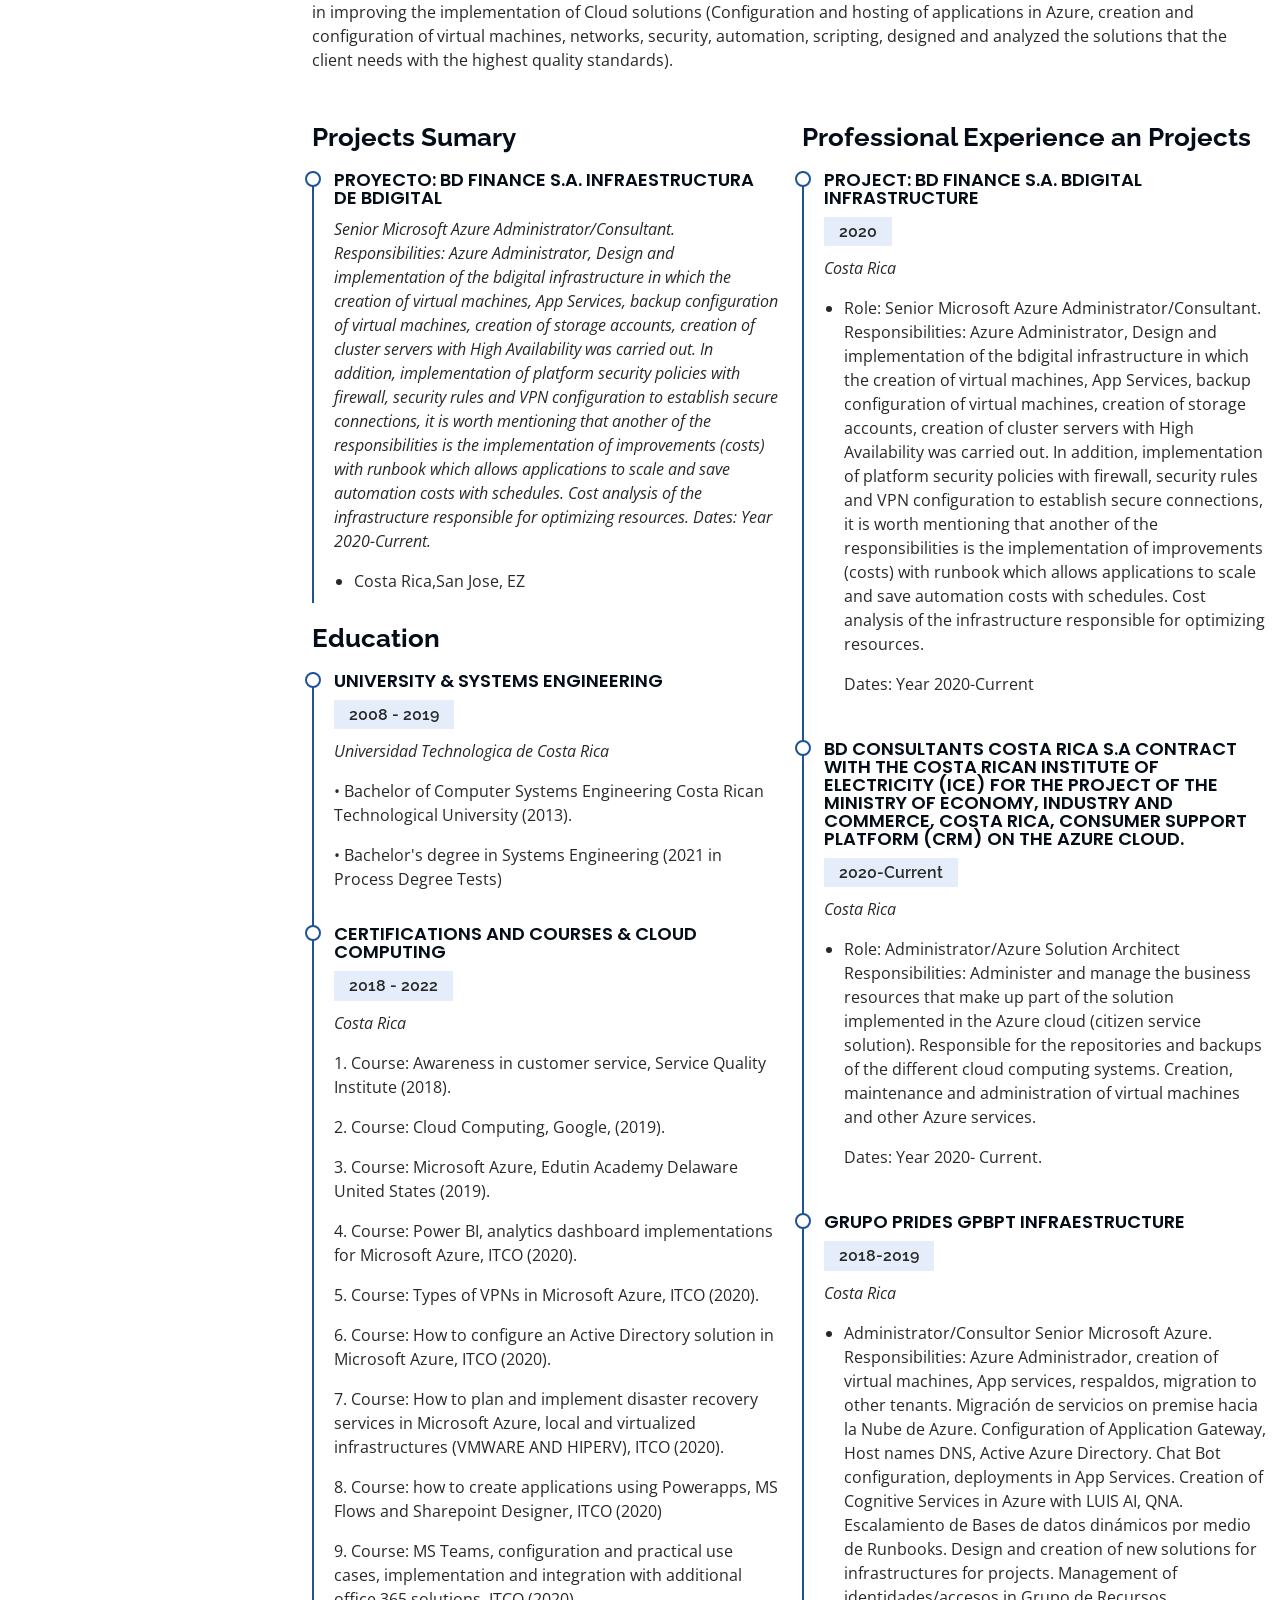
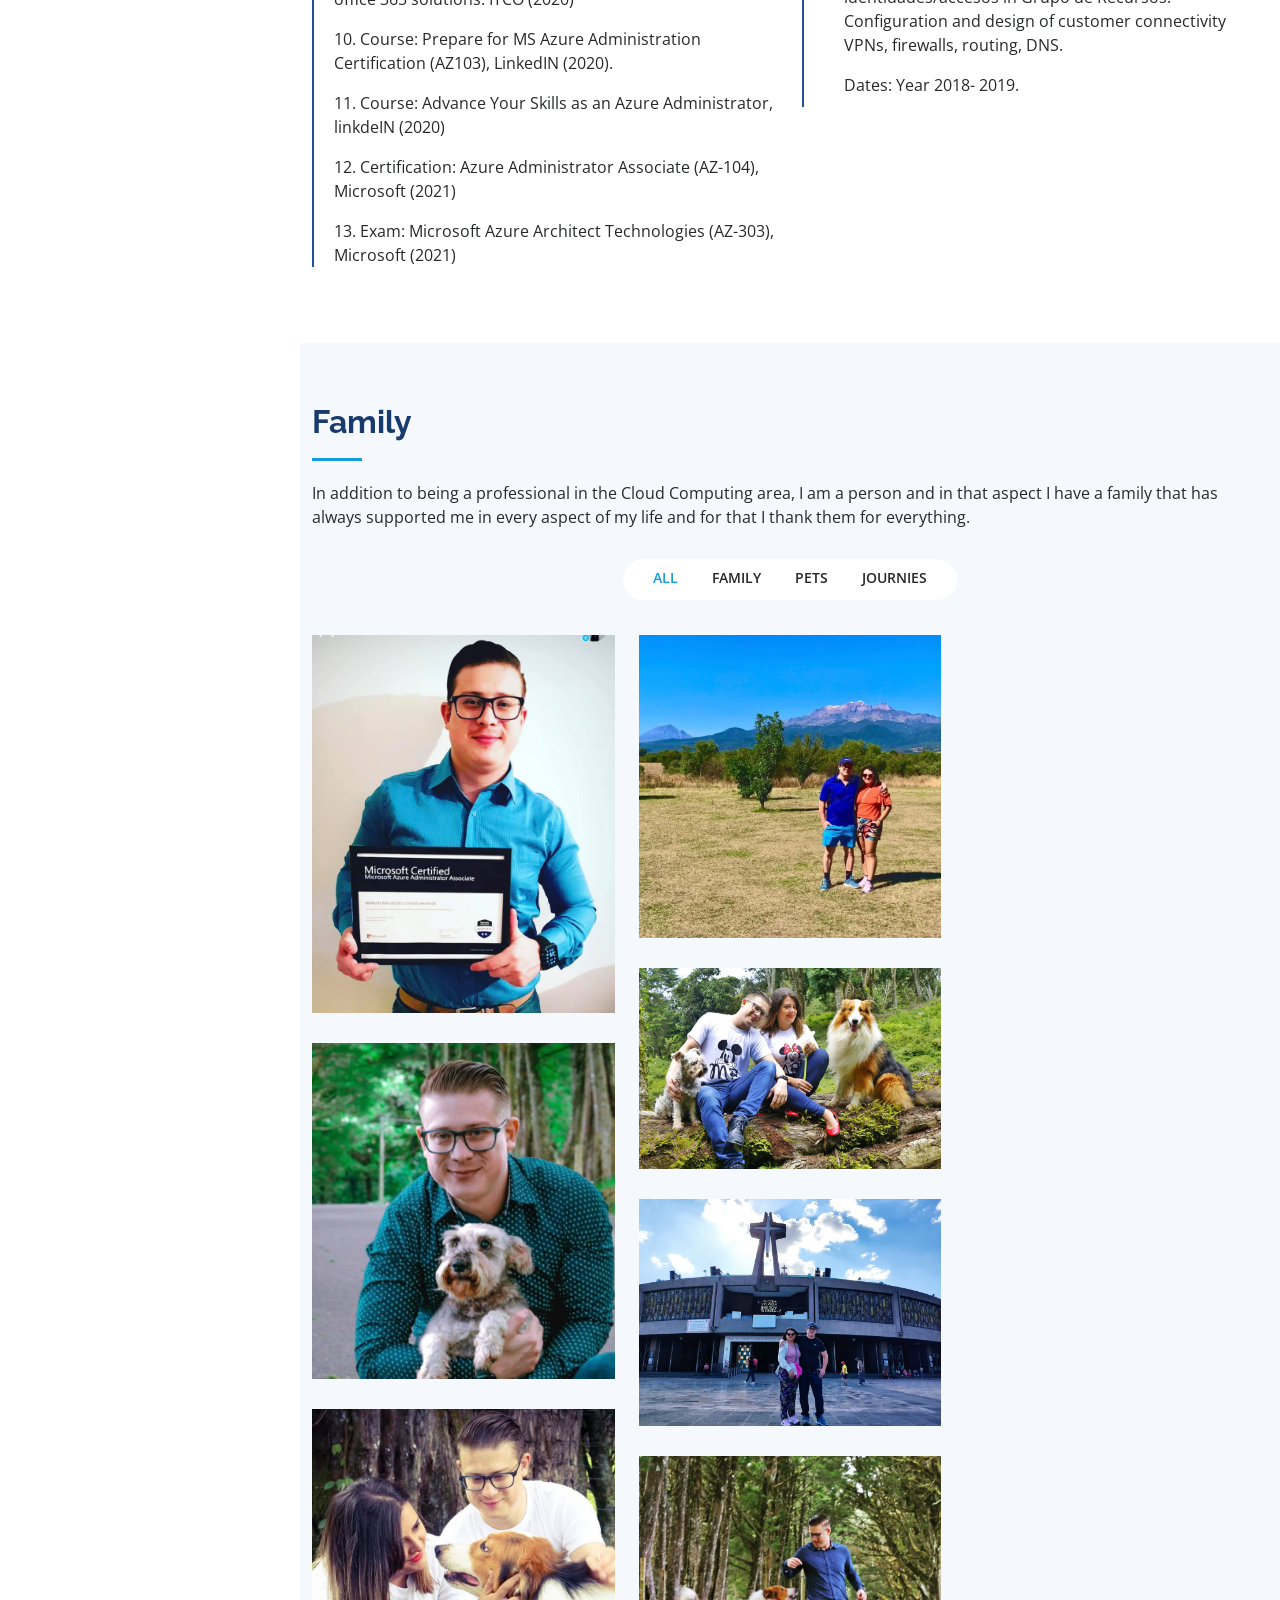
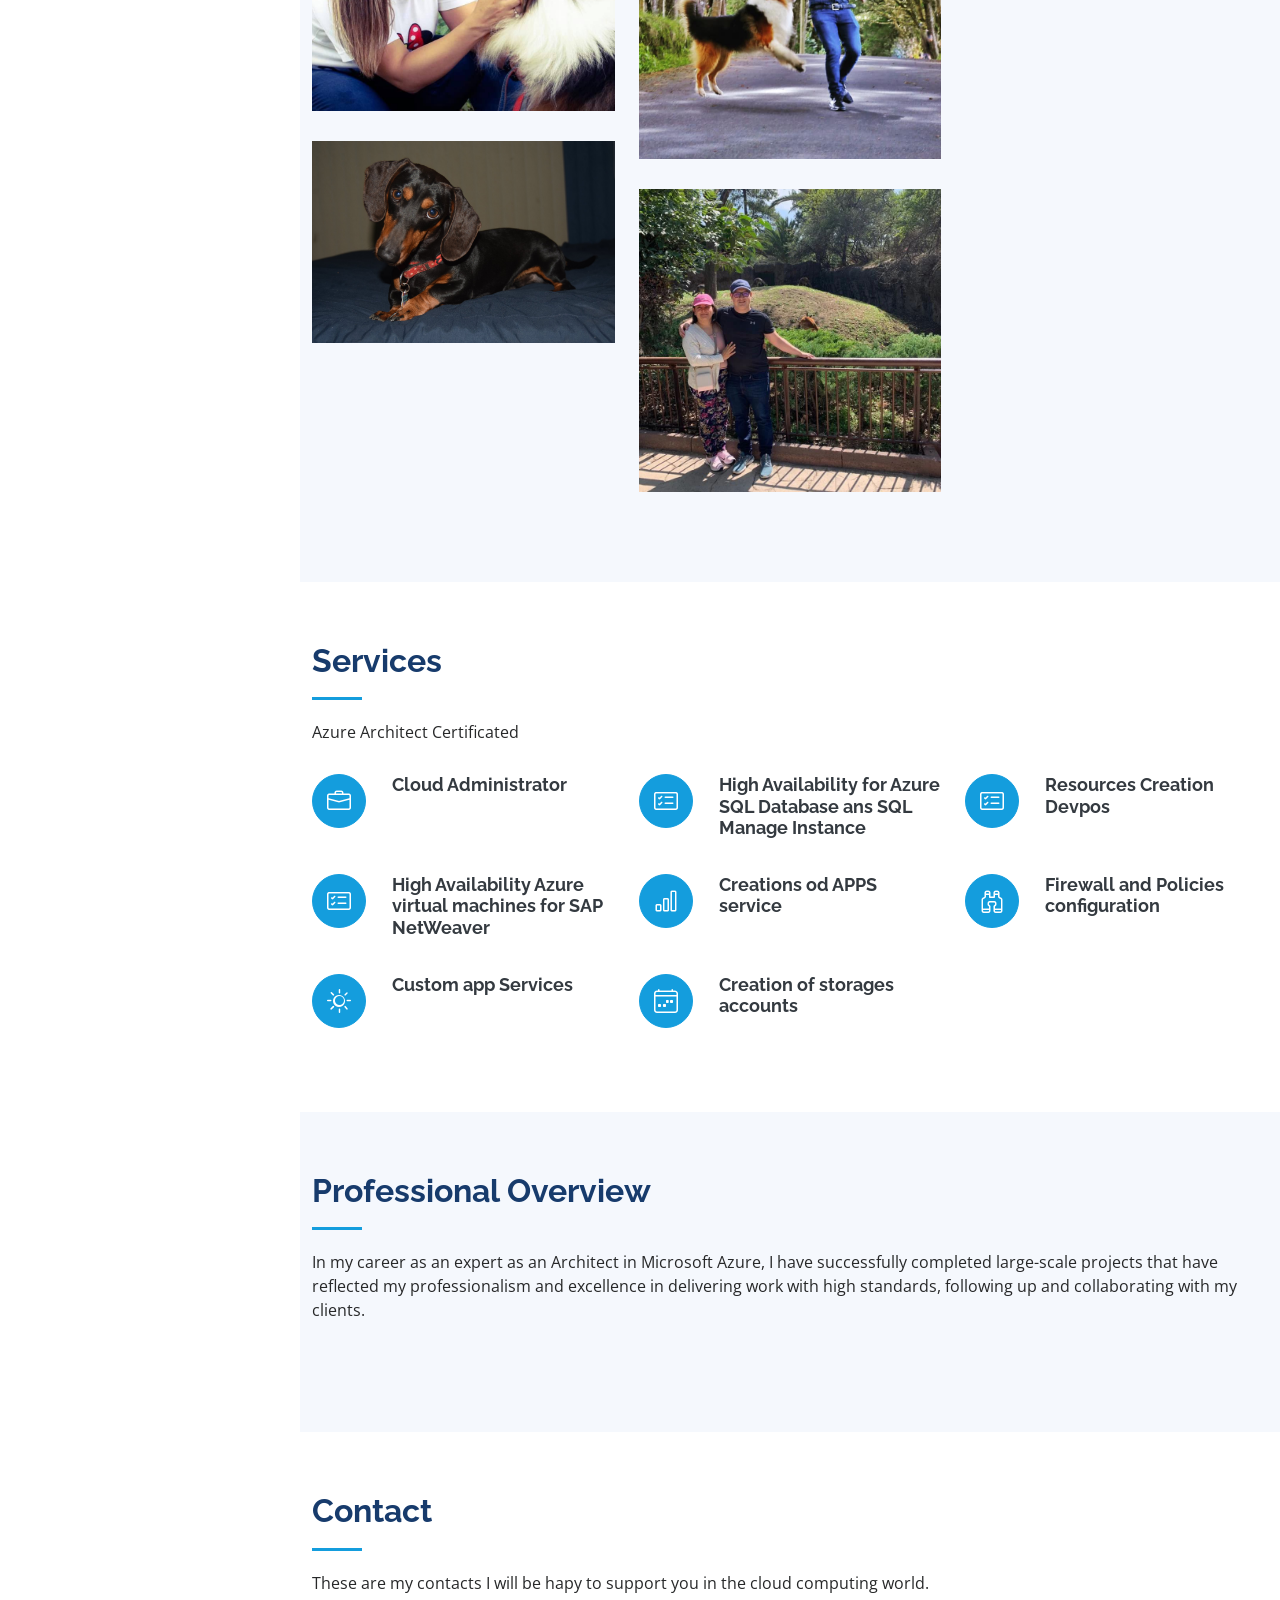
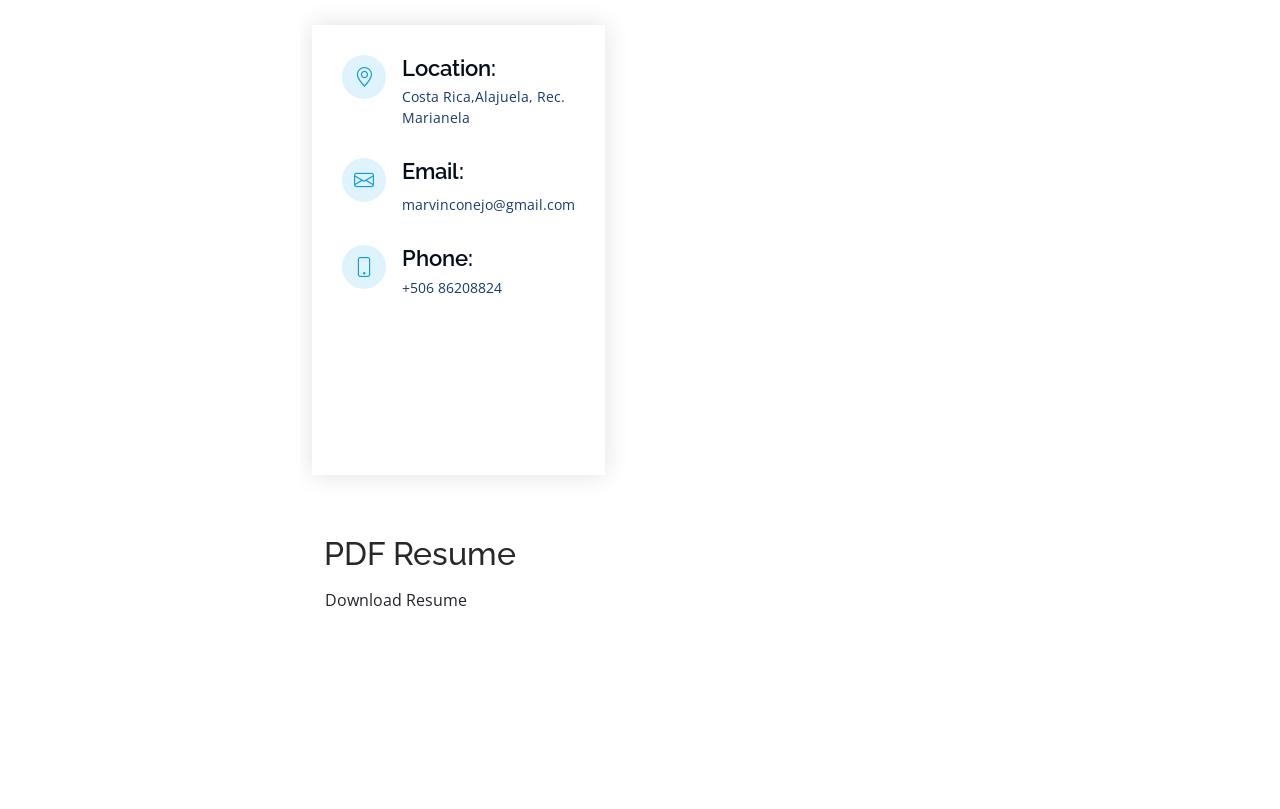
==== commit c4d4a65f: "resume marvinconejo resume" ====
--- a/index.html
+++ b/index.html
@@ -1,299 +1,656 @@
-﻿<!DOCTYPE HTML>
+<!DOCTYPE html>
 <html lang="en">
+
 <head>
-	<title>Marvin Conejo A</title>
-	<meta http-equiv="X-UA-Compatible" content="IE=edge">
-    <meta name="viewport" content="width=device-width, initial-scale=1">
-	<meta charset="UTF-8">
-	
-	
-	<!-- Font -->
-	
-	<link href="https://fonts.googleapis.com/css?family=Poppins:400,500,600,700%7CAllura" rel="stylesheet">
-	
-	<!-- Stylesheets -->
-	
-	<link href="css/bootstrap.css" rel="stylesheet">
-	
-	<link href="css/ionicons.css" rel="stylesheet">
-	
-	<link href="css/fluidbox.min.css" rel="stylesheet">
-	
-	<link href="elements/css/styles.css" rel="stylesheet">
-	
-	<link href="elements/css/responsive.css" rel="stylesheet">
-	
+  <meta charset="utf-8">
+  <meta content="width=device-width, initial-scale=1.0" name="viewport">
+
+  <title>prueba</title>
+  <meta content="" name="Azure">
+  <meta content="" name="Microsoft">
+  <meta content="" name="Azure Consultant">
+  <meta content="" name="Micosoft Azure Consultant">
+  <meta content="" name="Cloud">
+  <meta content="" name="Networking">
+  <meta content="" name="Architect">
+  <meta content="" name="Systems">
+  <meta content="" name="Expert Multi cloud">
+
+
+
+
+
+  <!-- Favicons -->
+  <link href="assets/img/favicon.png" rel="icon">
+  <link href="assets/img/apple-touch-icon.png" rel="apple-touch-icon">
+
+  <!-- Google Fonts -->
+  <link href="https://fonts.googleapis.com/css?family=Open+Sans:300,300i,400,400i,600,600i,700,700i|Raleway:300,300i,400,400i,500,500i,600,600i,700,700i|Poppins:300,300i,400,400i,500,500i,600,600i,700,700i" rel="stylesheet">
+
+  <!-- Vendor CSS Files -->
+  <link href="assets/vendor/aos/aos.css" rel="stylesheet">
+  <link href="assets/vendor/bootstrap/css/bootstrap.min.css" rel="stylesheet">
+  <link href="assets/vendor/bootstrap-icons/bootstrap-icons.css" rel="stylesheet">
+  <link href="assets/vendor/boxicons/css/boxicons.min.css" rel="stylesheet">
+  <link href="assets/vendor/glightbox/css/glightbox.min.css" rel="stylesheet">
+  <link href="assets/vendor/swiper/swiper-bundle.min.css" rel="stylesheet">
+
+  <!-- Template Main CSS File -->
+  <link href="assets/css/style.css" rel="stylesheet">
+
+  <!-- =======================================================
+  * Template Name: iPortfolio - v3.8.1
+  * Template URL: https://bootstrapmade.com/iportfolio-bootstrap-portfolio-websites-template/
+  * Author: BootstrapMade.com
+  * License: https://bootstrapmade.com/license/
+  ======================================================== -->
 </head>
+
 <body>
-	
-	<header>
-		<div class="container">
-			<div class="heading-wrapper">
-				<div class="row">
-					<div class="col-sm-6 col-md-6 col-lg-4">
-						<div class="info">
-							<i class="icon ion-ios-location-outline"></i>
-							<div class="right-area">
-								<h5>Heredia Costa Rica</h5>
-								<h5>San Franciso</h5>
-							</div><!-- right-area -->
-						</div><!-- info -->
-					</div><!-- col-sm-4 -->
-					
-					<div class="col-sm-6 col-md-6 col-lg-4">
-						<div class="info">
-							<i class="icon ion-ios-telephone-outline"></i>
-							<div class="right-area">
-								<h5>+506-86208824</h5>
-								<h6>Phone</h6>
-							</div><!-- right-area -->
-						</div><!-- info -->
-					</div><!-- col-sm-4 -->
-					
-					<div class="col-sm-6 col-md-6 col-lg-4">
-						<div class="info">
-							<i class="icon ion-ios-chatboxes-outline"></i>
-							<div class="right-area">
-								<h5>marvinconejo@gmail.com</h5>
-								<h6>Contact</h6>
-								 
-							</div><!-- right-area -->
-						</div><!-- info -->
-					</div><!-- col-sm-4 -->
-				</div><!-- row -->
-			</div><!-- heading-wrapper -->
-			
-		 		</div><!-- container -->
-	</header>
-	
-	<section class="intro-section">
-		<div class="container">
-			<div class="row">
-				<div class="col-md-1 col-lg-2"></div>
-				<div class="col-md-10 col-lg-8">
-					<div class="intro">
-						<div class="profile-img"><img src="images/foto.JPG" alt=""></div>
-						<h2><b>Marvin Conejo</b></h2>
-						<h3><b>Artavia</b></h3>
-						<h4 class="font-yellow">Systems Engineer</h4>
-						<ul class="information margin-tb-30">
-							<li><b>BORN : </b>May 11, 1989</li>
-							<li><b>EMAIL : </b>marvinconejo@gmail.com</li>
-						
-						</ul>
-						<ul class="social-icons">
-							<li><a href="https://www.linkedin.com/in/marvin-conejo-a-959b5483"><i class="ion-social-linkedin"></i></a></li>
-							<li><a href="https://www.facebook.com/marvinconejo"><i class="ion-social-facebook"></i></a></li>
-							<li><a href="https://twitter.com/marvinconejoa"><i class="ion-social-twitter"></i></a></li>
-						</ul>
-					</div><!-- intro -->
-				</div><!-- col-sm-8 -->
-			</div><!-- row -->
-		</div><!-- container -->
-	</section><!-- intro-section -->
-	
-	<section class="btn-section section">
-		<div class="container">
-		
-			<div class="row">
-				<div class="col-sm-12">
-					<div class="heading">
-						<h4><b></b>My Resume</b></h4>
-						 
-					</div>
-					<a class="btn btn-bg-purple" href="../resume/ResumeMarvin.pdf">Download CV</a>
-				</div><!-- col-sm-4 -->
-			</div><!-- row -->
-		
-		 
-			 
- 
-			 
-		</div><!-- container -->
-	</section><!-- btn-section -->
-	
-	<section class="accordian-section section">
-		<div class="container">
-		
-			<div class="row">
-				<div class="col-sm-12">
-					<div class="heading">
-						<h4><b>Skill and Percentaje</b></h4>
-					</div>
-				</div><!-- col-sm-12 -->
-				
-				<div class="col-md-12 col-lg-6">
-
-					 
-					<div class="line-progress margin-b-20" data-prog-percent=".95"><div></div>
-						<p class="progress-title"><b>Technical Support</b></p></div>
-					<div class="line-progress margin-b-20" data-prog-percent=".85"><div></div>
-						<p class="progress-title"><b>Linux</b></p></div>
-					<div class="line-progress margin-b-20" data-prog-percent=".85"><div></div>
-						<p class="progress-title"><b>Sharepoint</b></p></div>
-						<div class="line-progress margin-b-20" data-prog-percent=".80"><div></div>
-						<p class="progress-title"><b>Virtualization</b></p></div>
-						<div class="line-progress margin-b-20" data-prog-percent=".80"><div></div>
-						<p class="progress-title"><b>Networks </b></p></div>
-					<div class="line-progress margin-b-20" data-prog-percent=".70"><div></div>
-						<p class="progress-title"><b>Flutter</b></p></div>
-						<div class="line-progress margin-b-20" data-prog-percent=".60"><div></div>
-						<p class="progress-title"><b>Dart</b></p></div>
-						<div class="line-progress margin-b-20" data-prog-percent=".50"><div></div>
-						<p class="progress-title"><b>PHP</b></p></div>
-						<div class="line-progress margin-b-20" data-prog-percent=".40"><div></div>
-						<p class="progress-title"><b>java</b></p></div>
-
-				</div><!-- col-sm-6 -->
-				
-				<div class="col-md-12 col-lg-6">
-					<div class="panel margin-b-30">
-						<div class="panel-area margin-b-30">
-							<h5 class="panel-title active"><b>WEB DEVELOPMENT</b>
-								<i class="icon minus ion-minus"></i><i class="icon plus ion-plus"></i></h5>
-							<p class="panel-desc">I have knowledge in HTML and CSS which has helped me
-								 a lot to understand and make this website</p>
-						</div><!-- panel-area -->
-						
-						<div class="panel-area margin-b-30">
-							<h5 class="panel-title"><b>GRAPHIC DESIGN</b>
-								<i class="icon minus ion-minus"></i><i class="icon plus ion-plus"></i></h5>
-							<p class="panel-desc">Another of my skills is the perception of color,
-								 design and eplorar new trends. I have knowledge in Adobe photoshop.</p>
-						</div><!-- panel-area -->
-						
-						<div class="panel-area margin-b-30">
-							<h5 class="panel-title"><b>Networks</b>
-								<i class="icon minus ion-minus"></i><i class="icon plus ion-plus"></i></h5>
-							<p class="panel-desc">In my steps in Technical Support I have made network configurations, for example, subteneering, team communication, accommodation in Patch Panels.
-								 I have made subnet VPN configurations. Among other types of configurations</p>
-						</div><!-- panel-area -->
-					</div><!-- panel -->
-				</div><!-- col-sm-6-->
-				
-			</div><!-- row -->
-		</div><!-- container -->
-	</section><!-- accordian-section -->
-	
-	
-	<section class="loaders-section section">
-		<div class="container">
-			<div class="row">
-				<div class="col-sm-12">
-					<div class="heading">
-						<h4><b><big><big>Best Skills</big></big></b></h4>
-					</div>
-				</div><!-- col-sm-12 -->
-				<div class="col-sm-6 col-md-6 col-lg-3">
-					<div class="radial-prog-area margin-b-30">
-						<div class="radial-progress" data-prog-percent=".95">
-							<div></div>
-							<h6 class="progress-title">Technical Support</h6>
-						</div>
-					</div><!-- radial-prog-area-->
-				</div><!-- col-sm-6-->
-				
-				<div class="col-sm-6 col-md-6 col-lg-3">
-					<div class="radial-prog-area margin-b-30">
-						<div class="radial-progress" data-prog-percent=".78">
-							<div></div>
-							<h6 class="progress-title">WEB DESIGN</h6>
-						</div>
-					</div><!-- radial-prog-area-->
-				</div><!-- col-sm-6-->
-				
-				<div class="col-sm-6 col-md-6 col-lg-3">
-					<div class="radial-prog-area margin-b-30">
-						<div class="radial-progress" data-prog-percent=".70">
-							<div></div>
-							<h6 class="progress-title">Wordpress</h6>
-						</div>
-					</div><!-- radial-prog-area-->
-				</div><!-- col-sm-6-->
-				
-				<div class="col-sm-6 col-md-6 col-lg-3">
-					<div class="radial-prog-area margin-b-50">
-						<div class="radial-progress" data-prog-percent=".70">
-							<div></div>
-							<h6 class="progress-title">Flutter</h6>
-						</div>
-					</div><!-- radial-prog-area-->
-				</div><!-- col-sm-6-->
-				
-			</div><!-- row -->
-		</div><!-- container -->
-	</section><!-- loaders-section -->
-	
-	<section class="iconboxes-section section" id="counter">
-		<div class="container">
-			<div class="row">
-				<div class="col-sm-12">
-					<div class="heading">
-						<h4><b><big><big>M</big>obile <big>D</big>evelopment</big></b></h4>
-					</div>
-				</div><!-- col-sm-12 -->
-				
-				<div class="col-sm-6 col-md-6 col-lg-4">
-					<div class="iconbox margin-b-30">
-						<i class="line-icon icon-rocket"></i>
-						<h5 class="margin-tb-20"><b>Flutter</b></h5>
-						<p>My experience in IT has allowed me to solve very well which I have ventured into the creation
-							 of applications through flutter, but it is flutter.Flutter is the new Google mobile framework to create native interfaces
-							  of high quality on iOS and Android in a record time. 
-							</p>
-					</div><!-- counter -->
-				</div><!-- col-md-4 -->
-				
-				<div class="col-sm-6 col-md-6 col-lg-4">
-					<div class="iconbox margin-b-30">
-						<i class="line-icon icon-cut"></i>
-						<h5 class="margin-tb-20"><b>Dart</b></h5>
-						<p>My strengths in learning flutter is the ability to understand dart which I liked a lot.
-							 Because being a flexible programming language has helped me to understand it quickly.
-							I love Dart of Google.</p>
-					</div><!-- counter -->
-				</div><!-- col-md-4 -->
-				
-				<div class="col-sm-6 col-md-6 col-lg-4">
-					<div class="iconbox margin-b-30">
-						<i class="line-icon icon-star"></i>
-						<h5 class="margin-tb-20"><b>Xamarin</b></h5>
-						<p>With the development of Xamarin since its inception I have had knowledge of the management of XAML. 
-							I have understood the MVC structure for the development of mobile applications, both IOS and Android..</p>
-					</div><!-- counter -->
-				</div><!-- col-md-4 -->
-				
-			</div><!-- row -->
-		</div><!-- container -->
-	</section><!-- progression-section -->
-	
-	
-	<footer>
-		<p class="copyright">
-			 
-Copyright &copy;<script>document.write(new Date().getFullYear());</script> Marvin Conejo </a>
- 
-		</p>
-	</footer>
-	
-	
-	<!-- SCIPTS -->
-	
-	<script src="js/jquery-3.2.1.min.js"></script>
-	
-	<script src="js/tether.min.js"></script>
-	
-	<script src="js/bootstrap.js"></script>
-	
-	<script src="js/isotope.pkgd.min.js"></script>
-	
-	<script src="js/jquery.waypoints.min.js"></script>
-	
-	<script src="js/progressbar.min.js"></script>
-	
-	<script src="js/jquery.fluidbox.min.js"></script>
-	
-	<script src="js/scripts.js"></script>
-	
+
+  <!-- ======= Mobile nav toggle button ======= -->
+  <i class="bi bi-list mobile-nav-toggle d-xl-none"></i>
+
+  <!-- ======= Header ======= -->
+  <header id="header">
+    <div class="d-flex flex-column">
+
+      <div class="profile">
+        <img src="assets/img/profile-img.jpg" alt="" class="img-fluid rounded-circle">
+        <h1 class="text-light"><a href="index.html">Marvin Conejo Artavia</a></h2>
+        <div class="social-links mt-3 text-center">
+                  <a href="https://www.linkedin.com/in/marvinconejo" class="linkedin"><i class="bx bxl-linkedin"></i></a>
+        </div>
+      </div>
+
+      <nav id="navbar" class="nav-menu navbar">
+        <ul>
+          <li><a href="#hero" class="nav-link scrollto active"><i class="bx bx-home"></i> <span>Home</span></a></li>
+          <li><a href="#about" class="nav-link scrollto"><i class="bx bx-user"></i> <span>About</span></a></li>
+          <li><a href="#resume" class="nav-link scrollto"><i class="bx bx-file-blank"></i> <span>Resume</span></a></li>
+          <li><a href="#portfolio" class="nav-link scrollto"><i class="bx bx-book-content"></i> <span>Portfolio</span></a></li>
+          <li><a href="#services" class="nav-link scrollto"><i class="bx bx-server"></i> <span>Services</span></a></li>
+          <li><a href="#contact" class="nav-link scrollto"><i class="bx bx-envelope"></i> <span>Contact</span></a></li>
+          <li><a href="#contact" class="nav-link scrollto"><i class="bx bi-journal-richtext"></i> <span>Blog</span></a></li>
+          <li><a href="#contact" class="nav-link scrollto"><i class="bx bx-plus"></i> <span>PDF Resume</span></a></li>
+        </ul>
+      </nav><!-- .nav-menu -->
+    </div>
+  </header><!-- End Header -->
+
+  <!-- ======= Hero Section ======= -->
+  <section id="hero" class="d-flex flex-column justify-content-center align-items-center">
+    <div class="hero-container" data-aos="fade-in">
+      <h1>Marvin Conejo </h1>
+      <p>I'm <span class="typed" data-typed-items="Azure Architect,Multi Cloud Administrator,Network 
+        security Expert, Consultant and Cloud Administrator "></span></p>
+    </div>
+  </section><!-- End Hero -->
+
+  <main id="main">
+
+    <!-- ======= About Section ======= -->
+    <section id="about" class="about">
+      <div class="container">
+
+        <div class="section-title">
+          <h2>About</h2>
+          <p>Azure Architect</p>
+        </div>
+
+        <div class="row">
+          <div class="col-lg-4" data-aos="fade-right">
+            <img src="assets/img/profile-img.jpg" class="img-fluid" alt="">
+          </div>
+          <div class="col-lg-8 pt-4 pt-lg-0 content" data-aos="fade-left">
+            <h3>Computer Engineer  &amp; Azure Architect.</h3>
+            <p class="fst-italic">
+              Professional Summary	
+Computer Engineer with more than 8 years of professional experience, from documentation to system implementation. Experience based on Administration and consulting of cloud solutions with Microsoft Azure technology, extensive experience in improving the implementation of cloud solutions (Configuration and hosting of applications in Azure, creation and configuration of virtual machines, networking, security, automation, scripting, design and analysis of the solutions that the client needs with the highest quality standards). 
+
+
+            </p>
+            <div class="row">
+              <div class="col-lg-6">
+                <ul>
+                  <li><i class="bi bi-chevron-right"></i> <strong>Birthday:</strong> <span>11 May 1989</span></li>
+                  <li><i class="bi bi-chevron-right"></i> <strong>Website:</strong> <span>www.example.com</span></li>
+                  <li><i class="bi bi-chevron-right"></i> <strong>Phone:</strong> <span>+506-86208824</span></li>
+                  <li><i class="bi bi-chevron-right"></i> <strong>City:</strong> <span>Alajuela, Costa Rica</span></li>
+                </ul>
+              </div>
+              <div class="col-lg-6">
+                <ul>
+                  <li><i class="bi bi-chevron-right"></i> <strong>Degree:</strong> <span> Master in System Engineer and Architect Certificated by Microsoft</span></li>
+                  <li><i class="bi bi-chevron-right"></i> <strong>Email:</strong> <span>marvinconejo@gmail.com</span></li>
+                  <li><i class="bi bi-chevron-right"></i> <strong>Freelance:</strong> <span>Available</span></li>
+                </ul>
+              </div>
+            </div>
+            <p>
+             As an Azure Administrator I have been responsible for implementing, monitoring and maintaining Microsoft Azure solutions, including major services related to Compute, Storage, Network and Security.
+            </p>
+          </div>
+        </div>
+
+      </div>
+    </section><!-- End About Section -->
+
+    <!-- ======= Facts Section ======= -->
+    <section id="facts" class="facts">
+      <div class="container">
+
+        <div class="section-title">
+          <h2>Certifications </h2>
+          <p>In my career I have obtained several certifications in the area of cloud-integrated systems, which are</p>
+        </div>
+
+        <div class="row no-gutters">
+
+        
+
+          <div class="col-lg-3 col-md-6 d-md-flex align-items-md-stretch" data-aos="fade-up" data-aos-delay="100">
+            <div class="count-box">
+              <i class="bi bi-journal-richtext"></i>
+              <span data-purecounter-start="0" data-purecounter-end="11" data-purecounter-duration="2" class="purecounter"></span>
+              <p><strong>Cloud Computing, Azure</strong> Years Experience</p>
+            </div>
+          </div>
+
+          <div class="col-lg-3 col-md-6 d-md-flex align-items-md-stretch" data-aos="fade-up" data-aos-delay="100">
+            <div class="count-box">
+              <i class="bi bi-journal-richtext"></i>
+              <span data-purecounter-start="0" data-purecounter-end="4" data-purecounter-duration="2" class="purecounter"></span>
+              <p><strong> Azuree Administrator Associate (AZ-104) Microsoft and Azure Architect Technologies (AZ-303) Microsoft</strong> Years Experience</p>
+            </div>
+          </div>
+          
+          <div class="col-lg-3 col-md-6 d-md-flex align-items-md-stretch" data-aos="fade-up" data-aos-delay="100">
+            <div class="count-box">
+              <i class="bi bi-journal-richtext"></i>
+              <span data-purecounter-start="0" data-purecounter-end="11" data-purecounter-duration="2" class="purecounter"></span>
+              <p><strong>Microsoft Azure, Edutin Academy Delaware USA</strong> Years Experience</p>
+            </div>
+          </div>
+
+          <div class="col-lg-3 col-md-6 d-md-flex align-items-md-stretch" data-aos="fade-up" data-aos-delay="100">
+            <div class="count-box">
+              <i class="bi bi-journal-richtext"></i>
+              <span data-purecounter-start="0" data-purecounter-end="5" data-purecounter-duration="2" class="purecounter"></span>
+              <p><strong>Power BI and implementacion of dashboards in analitics for Microsoft Azure </strong> Years Experience</p>
+            </div>
+          </div>
+
+          <div class="col-lg-3 col-md-6 d-md-flex align-items-md-stretch" data-aos="fade-up" data-aos-delay="100">
+            <div class="count-box">
+              <i class="bi bi-journal-richtext"></i>
+              <span data-purecounter-start="0" data-purecounter-end="4" data-purecounter-duration="2" class="purecounter"></span>
+              <p><strong>Powerapps, MS Flows y Sharepoint Designer</strong> Years Experience</p>
+            </div>
+          </div>
+
+          
+          <div class="col-lg-3 col-md-6 d-md-flex align-items-md-stretch" data-aos="fade-up" data-aos-delay="100">
+            <div class="count-box">
+              <i class="bi bi-journal-richtext"></i>
+              <span data-purecounter-start="0" data-purecounter-end="5" data-purecounter-duration="2" class="purecounter"></span>
+              <p><strong>Active Directory Microsoft Azure creation</strong> Years Experience</p>
+            </div>
+
+
+            
+           
+            </div>
+          </div>
+
+        </div>
+
+      </div>
+    </section><!-- End Facts Section -->
+
+    <!-- ======= Skills Section ======= -->
+    <section id="skills" class="skills section-bg">
+      <div class="container">
+
+        <div class="section-title">
+          <h2>Skills</h2>
+          <p>In addition to technological skills, I have soft skills which are Negotiation, Active Listening, Resilience, Flexibility and Problem Solving.</p>
+        </div>
+
+        <div class="row skills-content">
+
+          <div class="col-lg-6" data-aos="fade-up">
+
+            <div class="progress">
+              <span class="skill">Azure Architect <i class="val">95%</i></span>
+              <div class="progress-bar-wrap">
+                <div class="progress-bar" role="progressbar" aria-valuenow="80" aria-valuemin="0" aria-valuemax="100"></div>
+              </div>
+            </div>
+
+            <div class="progress">
+              <span class="skill">Networking Security <i class="val">90%</i></span>
+              <div class="progress-bar-wrap">
+                <div class="progress-bar" role="progressbar" aria-valuenow="90" aria-valuemin="0" aria-valuemax="100"></div>
+              </div>
+            </div>
+
+            <div class="progress">
+              <span class="skill">Linux Virtualized <i class="val">90%</i></span>
+              <div class="progress-bar-wrap">
+                <div class="progress-bar" role="progressbar" aria-valuenow="90" aria-valuemin="0" aria-valuemax="100"></div>
+              </div>
+            </div>
+
+            <div class="progress">
+              <span class="skill">SAP Hana<i class="val">80%</i></span>
+              <div class="progress-bar-wrap">
+                <div class="progress-bar" role="progressbar" aria-valuenow="90" aria-valuemin="0" aria-valuemax="100"></div>
+              </div>
+            </div>
+
+            <div class="progress">
+              <span class="skill">SQL<i class="val">85%</i></span>
+              <div class="progress-bar-wrap">
+                <div class="progress-bar" role="progressbar" aria-valuenow="90" aria-valuemin="0" aria-valuemax="100"></div>
+              </div>
+            </div>
+          </div>
+
+          <div class="col-lg-6" data-aos="fade-up" data-aos-delay="100">
+
+            </div>
+
+          </div>
+
+        </div>
+
+      </div>
+    </section><!-- End Skills Section -->
+
+    <!-- ======= Resume Section ======= -->
+    <section id="resume" class="resume">
+      <div class="container">
+
+        <div class="section-title">
+          <h2>Resume</h2>
+          <p>Computer Engineer with more than 8 years of professional experience, from documentation to systems implementation. Experience based on Administration and consulting of cloud solutions with Microsoft Azure technology, extensive experience in improving the implementation of Cloud solutions (Configuration and hosting of applications in Azure, creation and configuration of virtual machines, networks, security, automation, scripting, designed and analyzed the solutions that the client needs with the highest quality standards).</p>
+        </div>
+
+        <div class="row">
+          <div class="col-lg-6" data-aos="fade-up">
+            <h3 class="resume-title"> Projects Sumary</h3>
+            <div class="resume-item pb-0">
+              <h4>
+                Proyecto:  BD Finance S.A.            
+                Infraestructura de bdigital</h4>
+              <p><em>Senior Microsoft Azure Administrator/Consultant.
+                Responsibilities: Azure Administrator, Design and implementation of the bdigital infrastructure in which the creation of virtual machines, App Services, backup configuration of virtual machines, creation of storage accounts, creation of cluster servers with High Availability was carried out. In addition, implementation of platform security policies with firewall, security rules and VPN configuration to establish secure connections, it is worth mentioning that another of the responsibilities is the implementation of improvements (costs) with runbook which allows applications to scale and save automation costs with schedules. Cost analysis of the infrastructure responsible for optimizing resources.
+                 
+                Dates: Year 2020-Current.</em></p>
+              <ul>
+                <li>Costa Rica,San Jose, EZ</li>
+                
+              </ul>
+            </div>
+
+            <h3 class="resume-title">Education</h3>
+            <div class="resume-item">
+              <h4>University &amp; Systems Engineering </h4>
+              <h5>2008 - 2019</h5>
+              <p><em>Universidad Technologica de Costa Rica</em></p>
+              <p>• Bachelor of Computer Systems Engineering Costa Rican Technological University (2013).
+              <p>• Bachelor's degree in Systems Engineering (2021 in Process Degree Tests)</p>
+            </div>
+            <div class="resume-item">
+              <h4>Certifications and courses &amp; Cloud Computing</h4>
+              <h5>2018 - 2022</h5>
+              <p><em>Costa Rica</em></p>
+              <p>1. Course: Awareness in customer service, Service Quality Institute (2018).
+              <p>2. Course: Cloud Computing, Google, (2019).
+              <P>3. Course: Microsoft Azure, Edutin Academy Delaware United States (2019).
+              <p>4. Course: Power BI, analytics dashboard implementations for Microsoft Azure, ITCO (2020).
+              <p>5. Course: Types of VPNs in Microsoft Azure, ITCO (2020).
+              <p>6. Course: How to configure an Active Directory solution in Microsoft Azure, ITCO (2020).
+              <P>7. Course: How to plan and implement disaster recovery services in Microsoft Azure, local and virtualized infrastructures (VMWARE AND HIPERV), ITCO (2020).
+              <p>8. Course: how to create applications using Powerapps, MS Flows and Sharepoint Designer, ITCO (2020)
+              <P>9. Course: MS Teams, configuration and practical use cases, implementation and integration with additional office 365 solutions. ITCO (2020)
+              <P>10. Course: Prepare for MS Azure Administration Certification (AZ103), LinkedIN (2020).
+              <p>11. Course: Advance Your Skills as an Azure Administrator, linkdeIN (2020)
+              <p>12. Certification: Azure Administrator Associate (AZ-104), Microsoft (2021)
+              <p>13. Exam: Microsoft Azure Architect Technologies (AZ-303), Microsoft (2021)</p>
+            </div>
+          </div>
+          <div class="col-lg-6" data-aos="fade-up" data-aos-delay="100">
+            <h3 class="resume-title">Professional Experience an Projects</h3>
+            <div class="resume-item">
+              <h4>Project: BD Finance S.A.
+                bdigital infrastructure</h4>
+              <h5>2020 </h5>
+              <p><em>Costa Rica </em></p>
+              <ul>
+                <li>Role: Senior Microsoft Azure Administrator/Consultant.
+                  Responsibilities: Azure Administrator, Design and implementation of the bdigital infrastructure in which the creation of virtual machines, App Services, backup configuration of virtual machines, creation of storage accounts, creation of cluster servers with High Availability was carried out. In addition, implementation of platform security policies with firewall, security rules and VPN configuration to establish secure connections, it is worth mentioning that another of the responsibilities is the implementation of improvements (costs) with runbook which allows applications to scale and save automation costs with schedules. Cost analysis of the infrastructure responsible for optimizing resources.
+                   
+                  <p></p>Dates: Year 2020-Current</li>
+                
+              </ul>
+            </div>
+            <div class="resume-item">
+              <h4>BD Consultants Costa Rica S.A
+                Contract with the Costa Rican Institute of Electricity (ICE) for the project of the Ministry of Economy, Industry and Commerce, Costa Rica, Consumer Support Platform (CRM) on the Azure cloud.</h4>
+              <h5> 2020-Current</h5>
+              <p><em>Costa Rica</em></p>
+              <ul>
+                <li>Role: Administrator/Azure Solution Architect
+                  Responsibilities: Administer and manage the business resources that make up part of the solution implemented in the Azure cloud (citizen service solution). Responsible for the repositories and backups of the different
+                  cloud computing systems. Creation, maintenance and administration of virtual machines and other Azure services.
+                  
+                 <p></p>Dates: Year 2020- Current.</li>
+
+
+                </ul>
+              </div>
+              <div class="resume-item">
+                <h4>Grupo Prides
+                 GPBPT Infraestructure</h4>
+                <h5> 2018-2019</h5>
+                <p><em>Costa Rica</em></p>
+                <ul>
+                  <li>Administrator/Consultor Senior Microsoft Azure.
+                    Responsibilities: Azure Administrador, creation of virtual machines, App services, respaldos, migration to other tenants. Migración de servicios on premise hacia la Nube de Azure. Configuration of Application Gateway, Host names DNS, Active Azure Directory.
+                                                        Chat Bot configuration, deployments in App Services. Creation of Cognitive Services in Azure with LUIS AI, QNA. Escalamiento de Bases de datos dinámicos por medio de Runbooks.
+                                                        Design and creation of new solutions for infrastructures for projects. Management of identidades/accesos in Grupo de Recursos. Configuration and design of customer connectivity VPNs, firewalls, routing, DNS.
+                    
+                   <p></p>Dates: Year 2018- 2019.</li>
+              </ul>
+            </div>
+          </div>
+        </div>
+
+      </div>
+    </section><!-- End Resume Section -->
+
+    <!-- ======= Portfolio Section ======= -->
+    <section id="portfolio" class="portfolio section-bg">
+      <div class="container">
+
+        <div class="section-title">
+          <h2>Family</h2>
+          <p>In addition to being a professional in the Cloud Computing area, I am a person and in that aspect I have a family that has always supported me in every aspect of my life and for that I thank them for everything.</p>
+        </div>
+
+        <div class="row" data-aos="fade-up">
+          <div class="col-lg-12 d-flex justify-content-center">
+            <ul id="portfolio-flters">
+              <li data-filter="*" class="filter-active">All</li>
+              <li data-filter=".filter-app">Family</li>
+              <li data-filter=".filter-card">Pets</li>
+              <li data-filter=".filter-web">Journies</li>
+            </ul>
+          </div>
+
+
+        <div class="row portfolio-container" data-aos="fade-up" data-aos-delay="100">
+
+          <div class="col-lg-4 col-md-6 portfolio-item filter-app">
+            <div class="portfolio-wrap">
+              <img src="assets/img/portfolio/portfolio-1.jpg" class="img-fluid" alt="">
+              <div class="portfolio-links">
+                <a href="assets/img/portfolio/portfolio-1.jpg" data-gallery="portfolioGallery" class="portfolio-lightbox" title="App 1"><i class="bx bx-plus"></i></a>
+                <a href="portfolio-details.html" title="More Details"><i class="bx bx-link"></i></a>
+              </div>
+            </div>
+          </div>
+
+          <div class="col-lg-4 col-md-6 portfolio-item filter-web">
+            <div class="portfolio-wrap">
+              <img src="assets/img/portfolio/portfolio-2.jpg" class="img-fluid" alt="">
+              <div class="portfolio-links">
+                <a href="assets/img/portfolio/portfolio-2.jpg" data-gallery="portfolioGallery" class="portfolio-lightbox" title="Web 3"><i class="bx bx-plus"></i></a>
+                <a href="portfolio-details.html" title="More Details"><i class="bx bx-link"></i></a>
+              </div>
+            </div>
+          </div>
+
+          <div class="col-lg-4 col-md-6 portfolio-item filter-app">
+            <div class="portfolio-wrap">
+              <img src="assets/img/portfolio/portfolio-3.jpg" class="img-fluid" alt="">
+              <div class="portfolio-links">
+                <a href="assets/img/portfolio/portfolio-3.jpg" data-gallery="portfolioGallery" class="portfolio-lightbox" title="App 2"><i class="bx bx-plus"></i></a>
+                <a href="portfolio-details.html" title="More Details"><i class="bx bx-link"></i></a>
+              </div>
+            </div>
+          </div>
+
+          <div class="col-lg-4 col-md-6 portfolio-item filter-card">
+            <div class="portfolio-wrap">
+              <img src="assets/img/portfolio/portfolio-4.jpg" class="img-fluid" alt="">
+              <div class="portfolio-links">
+                <a href="assets/img/portfolio/portfolio-4.jpg" data-gallery="portfolioGallery" class="portfolio-lightbox" title="Card 2"><i class="bx bx-plus"></i></a>
+                <a href="portfolio-details.html" title="More Details"><i class="bx bx-link"></i></a>
+              </div>
+            </div>
+          </div>
+
+          <div class="col-lg-4 col-md-6 portfolio-item filter-web">
+            <div class="portfolio-wrap">
+              <img src="assets/img/portfolio/portfolio-5.jpg" class="img-fluid" alt="">
+              <div class="portfolio-links">
+                <a href="assets/img/portfolio/portfolio-5.jpg" data-gallery="portfolioGallery" class="portfolio-lightbox" title="Web 2"><i class="bx bx-plus"></i></a>
+                <a href="portfolio-details.html" title="More Details"><i class="bx bx-link"></i></a>
+              </div>
+            </div>
+          </div>
+
+          <div class="col-lg-4 col-md-6 portfolio-item filter-app">
+            <div class="portfolio-wrap">
+              <img src="assets/img/portfolio/portfolio-6.jpg" class="img-fluid" alt="">
+              <div class="portfolio-links">
+                <a href="assets/img/portfolio/portfolio-6.jpg" data-gallery="portfolioGallery" class="portfolio-lightbox" title="App 3"><i class="bx bx-plus"></i></a>
+                <a href="portfolio-details.html" title="More Details"><i class="bx bx-link"></i></a>
+              </div>
+            </div>
+          </div>
+
+          <div class="col-lg-4 col-md-6 portfolio-item filter-card">
+            <div class="portfolio-wrap">
+              <img src="assets/img/portfolio/portfolio-7.jpg" class="img-fluid" alt="">
+              <div class="portfolio-links">
+                <a href="assets/img/portfolio/portfolio-7.jpg" data-gallery="portfolioGallery" class="portfolio-lightbox" title="Card 1"><i class="bx bx-plus"></i></a>
+                <a href="portfolio-details.html" title="More Details"><i class="bx bx-link"></i></a>
+              </div>
+            </div>
+          </div>
+
+          <div class="col-lg-4 col-md-6 portfolio-item filter-card">
+            <div class="portfolio-wrap">
+              <img src="assets/img/portfolio/portfolio-8.jpg" class="img-fluid" alt="">
+              <div class="portfolio-links">
+                <a href="assets/img/portfolio/portfolio-8.jpg" data-gallery="portfolioGallery" class="portfolio-lightbox" title="Card 3"><i class="bx bx-plus"></i></a>
+                <a href="portfolio-details.html" title="More Details"><i class="bx bx-link"></i></a>
+              </div>
+            </div>
+          </div>
+
+          <div class="col-lg-4 col-md-6 portfolio-item filter-web">
+            <div class="portfolio-wrap">
+              <img src="assets/img/portfolio/portfolio-9.jpg" class="img-fluid" alt="">
+              <div class="portfolio-links">
+                <a href="assets/img/portfolio/portfolio-9.jpg" data-gallery="portfolioGallery" class="portfolio-lightbox" title="Web 3"><i class="bx bx-plus"></i></a>
+                <a href="portfolio-details.html" title="More Details"><i class="bx bx-link"></i></a>
+              </div>
+            </div>
+          </div>
+
+        </div>
+
+      </div>
+    </section><!-- End Portfolio Section -->
+
+    <!-- ======= Services Section ======= -->
+    <section id="services" class="services">
+      <div class="container">
+
+        <div class="section-title">
+          <h2>Services</h2>
+          <p> Azure Architect Certificated</p>
+        </div>
+
+        <div class="row">
+          <div class="col-lg-4 col-md-6 icon-box" data-aos="fade-up">
+            <div class="icon"><i class="bi bi-briefcase"></i></div>
+            <h4 class="title"><a href="">Cloud Administrator</a></h4>
+        </div>
+          
+         <div class="col-lg-4 col-md-6 icon-box" data-aos="fade-up" data-aos-delay="100">
+           <div class="icon"><i class="bi bi-card-checklist"></i></div>
+            <h4 class="title"><a href="">High Availability for Azure SQL Database ans SQL Manage Instance</a></h4>
+        </div>
+         
+          <div class="col-lg-4 col-md-6 icon-box" data-aos="fade-up" data-aos-delay="100">
+            <div class="icon"><i class="bi bi-card-checklist"></i></div>
+            <h4 class="title"><a href="">Resources Creation Devpos</a></h4>
+        </div>
+
+         <div class="col-lg-4 col-md-6 icon-box" data-aos="fade-up" data-aos-delay="100">
+              <div class="icon"><i class="bi bi-card-checklist"></i></div>
+              <h4 class="title"><a href="">High Availability Azure virtual machines for SAP NetWeaver </a></h4>
+           
+          </div>
+
+          <div class="col-lg-4 col-md-6 icon-box" data-aos="fade-up" data-aos-delay="200">
+            <div class="icon"><i class="bi bi-bar-chart"></i></div>
+            <h4 class="title"><a href="">Creations od APPS service </a></h4>
+            
+          </div>
+
+          <div class="col-lg-4 col-md-6 icon-box" data-aos="fade-up" data-aos-delay="300">
+            <div class="icon"><i class="bi bi-binoculars"></i></div>
+            <h4 class="title"><a href="">Firewall and Policies configuration </a></h4>
+           
+          </div>
+
+          <div class="col-lg-4 col-md-6 icon-box" data-aos="fade-up" data-aos-delay="400">
+            <div class="icon"><i class="bi bi-brightness-high"></i></div>
+            <h4 class="title"><a href="">Custom app Services</a></h4>
+            
+          </div>
+
+          <div class="col-lg-4 col-md-6 icon-box" data-aos="fade-up" data-aos-delay="500">
+            <div class="icon"><i class="bi bi-calendar4-week"></i></div>
+            <h4 class="title"><a href="">Creation of storages accounts</a></h4>
+           
+          </div>
+        </div>
+
+      </div>
+    </section><!-- End Services Section -->
+
+    <!-- ======= Testimonials Section ======= -->
+    <section id="testimonials" class="testimonials section-bg">
+      <div class="container">
+
+        <div class="section-title">
+          <h2>Professional Overview</h2>
+          <p>In my career as an expert as an Architect in Microsoft Azure, I have successfully completed large-scale projects that have reflected my professionalism and excellence in delivering work with high standards, following up and collaborating with my clients.</p>
+        </div>
+
+      
+            </div><!-- End testimonial item -->
+
+          </div>
+          <div class="swiper-pagination"></div>
+        </div>
+
+      </div>
+    </section><!-- End Testimonials Section -->
+
+    <!-- ======= Contact Section ======= -->
+    <section id="contact" class="contact">
+      <div class="container">
+
+        <div class="section-title">
+          <h2>Contact</h2>
+          <p>These are my contacts I will be hapy to support you in the cloud computing world.</p>
+        </div>
+
+        <div class="row" data-aos="fade-in">
+
+          <div class="col-lg-5 d-flex align-items-stretch">
+            <div class="info">
+              <div class="address">
+                <i class="bi bi-geo-alt"></i>
+                <h4>Location:</h4>
+                <p>Costa Rica,Alajuela, Rec. Marianela </p>
+              </div>
+
+              <div class="email">
+                <i class="bi bi-envelope"></i>
+                <h4>Email:</h4>
+                <p>marvinconejo@gmail.com</p>
+              </div>
+
+              <div class="phone">
+                <i class="bi bi-phone"></i>
+                <h4>Phone:</h4>
+                <p>+506 86208824</p>
+              </div>
+            
+            </div><iframe src="https://www.google.com/maps/embed?pb=!1m18!1m12!1m3!1d3928.946919392311!2d-84.24098608458664!3d10.021239175416307!2m3!1f0!2f0!3f0!3m2!1i1024!2i768!4f13.1!3m3!1m2!1s0x8fa0f9712411cc4b%3A0xe2afcfc1698d9cd6!2sUrbanizaci%C3%B3n%20Marianela!5e0!3m2!1ses-419!2scr!4v1662571868040!5m2!1ses-419!2scr" width="600" height="450" style="border:0;" allowfullscreen="" loading="lazy" referrerpolicy="no-referrer-when-downgrade"></iframe>
+            </div>
+
+         
+
+
+            <section id="PDF Resume" class="PDF Resume">
+              <div class="container">
+              
+              <h2><b></b>PDF Resume</b></h2>
+                       
+                    </div>
+                    <a class="btn btn-bg-purple" href="../resume/resumemarvinconejo.pdf">Download Resume</a>
+                  </div><!-- col-sm-5 -->
+                </div><!-- row -->
+       
+
+      </div>
+    </section><!-- End Contact Section -->
+
+  </main><!-- End #main -->
+
+  <!-- ======= Footer ======= -->
+  <footer id="footer">
+    <div class="container">
+      <div class="copyright">
+        &copy; Copyright <strong><span>Marvin Monejo</span></strong>
+      </div>
+      <div class="credits">
+        <!-- All the links in the footer should remain intact. -->
+        <!-- You can delete the links only if you purchased the pro version. -->
+        <!-- Licensing information: https://bootstrapmade.com/license/ -->
+        <!-- Purchase the pro version with working PHP/AJAX contact form: https://bootstrapmade.com/iportfolio-bootstrap-portfolio-websites-template/ -->
+        Designed by <a href="https://priscilamorales01.github.io">Priscilla Morales</a>
+      </div>
+    </div>
+  </footer><!-- End  Footer -->
+
+  <a href="#" class="back-to-top d-flex align-items-center justify-content-center"><i class="bi bi-arrow-up-short"></i></a>
+
+  <!-- Vendor JS Files -->
+  <script src="assets/vendor/purecounter/purecounter_vanilla.js"></script>
+  <script src="assets/vendor/aos/aos.js"></script>
+  <script src="assets/vendor/bootstrap/js/bootstrap.bundle.min.js"></script>
+  <script src="assets/vendor/glightbox/js/glightbox.min.js"></script>
+  <script src="assets/vendor/isotope-layout/isotope.pkgd.min.js"></script>
+  <script src="assets/vendor/swiper/swiper-bundle.min.js"></script>
+  <script src="assets/vendor/typed.js/typed.min.js"></script>
+  <script src="assets/vendor/waypoints/noframework.waypoints.js"></script>
+  <script src="assets/vendor/php-email-form/validate.js"></script>
+
+  <!-- Template Main JS File -->
+  <script src="assets/js/main.js"></script>
+
 </body>
+
 </html>
--- a/assets/css/style.css
+++ b/assets/css/style.css
@@ -0,0 +1,1104 @@
+/**
+* Template Name: iPortfolio - v3.8.1
+* Template URL: https://bootstrapmade.com/iportfolio-bootstrap-portfolio-websites-template/
+* Author: BootstrapMade.com
+* License: https://bootstrapmade.com/license/
+*/
+
+/*--------------------------------------------------------------
+# General
+--------------------------------------------------------------*/
+body {
+  font-family: "Open Sans", sans-serif;
+  color: #272829;
+}
+
+a {
+  color: #149ddd;
+  text-decoration: none;
+}
+
+a:hover {
+  color: #37b3ed;
+  text-decoration: none;
+}
+
+h1,
+h2,
+h3,
+h4,
+h5,
+h6 {
+  font-family: "Raleway", sans-serif;
+}
+
+/*--------------------------------------------------------------
+# Back to top button
+--------------------------------------------------------------*/
+.back-to-top {
+  position: fixed;
+  visibility: hidden;
+  opacity: 0;
+  right: 15px;
+  bottom: 15px;
+  z-index: 996;
+  background: #149ddd;
+  width: 40px;
+  height: 40px;
+  border-radius: 50px;
+  transition: all 0.4s;
+}
+
+.back-to-top i {
+  font-size: 28px;
+  color: #fff;
+  line-height: 0;
+}
+
+.back-to-top:hover {
+  background: #2eafec;
+  color: #fff;
+}
+
+.back-to-top.active {
+  visibility: visible;
+  opacity: 1;
+}
+
+/*--------------------------------------------------------------
+# Header
+--------------------------------------------------------------*/
+#header {
+  position: fixed;
+  top: 0;
+  left: 0;
+  bottom: 0;
+  width: 300px;
+  transition: all ease-in-out 0.5s;
+  z-index: 9997;
+  transition: all 0.5s;
+  padding: 0 15px;
+  background: #040b14;
+  overflow-y: auto;
+}
+
+#header .profile img {
+  margin: 15px auto;
+  display: block;
+  width: 120px;
+  border: 8px solid #2c2f3f;
+}
+
+#header .profile h1 {
+  font-size: 24px;
+  margin: 0;
+  padding: 0;
+  font-weight: 600;
+  -moz-text-align-last: center;
+  text-align-last: center;
+  font-family: "Poppins", sans-serif;
+}
+
+#header .profile h1 a,
+#header .profile h1 a:hover {
+  color: #fff;
+  text-decoration: none;
+}
+
+#header .profile .social-links a {
+  font-size: 18px;
+  display: inline-block;
+  background: #212431;
+  color: #fff;
+  line-height: 1;
+  padding: 8px 0;
+  margin-right: 4px;
+  border-radius: 50%;
+  text-align: center;
+  width: 36px;
+  height: 36px;
+  transition: 0.3s;
+}
+
+#header .profile .social-links a:hover {
+  background: #149ddd;
+  color: #fff;
+  text-decoration: none;
+}
+
+#main {
+  margin-left: 300px;
+}
+
+@media (max-width: 1199px) {
+  #header {
+    left: -300px;
+  }
+
+  #main {
+    margin-left: 0;
+  }
+}
+
+/*--------------------------------------------------------------
+# Navigation Menu
+--------------------------------------------------------------*/
+/* Desktop Navigation */
+.nav-menu {
+  padding: 30px 0 0 0;
+}
+
+.nav-menu * {
+  margin: 0;
+  padding: 0;
+  list-style: none;
+}
+
+.nav-menu>ul>li {
+  position: relative;
+  white-space: nowrap;
+}
+
+.nav-menu a,
+.nav-menu a:focus {
+  display: flex;
+  align-items: center;
+  color: #a8a9b4;
+  padding: 12px 15px;
+  margin-bottom: 8px;
+  transition: 0.3s;
+  font-size: 15px;
+}
+
+.nav-menu a i,
+.nav-menu a:focus i {
+  font-size: 24px;
+  padding-right: 8px;
+  color: #6f7180;
+}
+
+.nav-menu a:hover,
+.nav-menu .active,
+.nav-menu .active:focus,
+.nav-menu li:hover>a {
+  text-decoration: none;
+  color: #fff;
+}
+
+.nav-menu a:hover i,
+.nav-menu .active i,
+.nav-menu .active:focus i,
+.nav-menu li:hover>a i {
+  color: #149ddd;
+}
+
+/* Mobile Navigation */
+.mobile-nav-toggle {
+  position: fixed;
+  right: 15px;
+  top: 15px;
+  z-index: 9998;
+  border: 0;
+  font-size: 24px;
+  transition: all 0.4s;
+  outline: none !important;
+  background-color: #149ddd;
+  color: #fff;
+  width: 40px;
+  height: 40px;
+  display: inline-flex;
+  align-items: center;
+  justify-content: center;
+  line-height: 0;
+  border-radius: 50px;
+  cursor: pointer;
+}
+
+.mobile-nav-active {
+  overflow: hidden;
+}
+
+.mobile-nav-active #header {
+  left: 0;
+}
+
+/*--------------------------------------------------------------
+# Hero Section
+--------------------------------------------------------------*/
+#hero {
+  width: 100%;
+  height: 100vh;
+  background: url("../img/hero-bg.jpg") top center;
+  background-size: cover;
+}
+
+#hero:before {
+  content: "";
+  background: rgba(5, 13, 24, 0.3);
+  position: absolute;
+  bottom: 0;
+  top: 0;
+  left: 0;
+  right: 0;
+  z-index: 1;
+}
+
+#hero .hero-container {
+  position: relative;
+  z-index: 2;
+  min-width: 300px;
+}
+
+#hero h1 {
+  margin: 0 0 10px 0;
+  font-size: 64px;
+  font-weight: 700;
+  line-height: 56px;
+  color: #fff;
+}
+
+#hero p {
+  color: #fff;
+  margin-bottom: 50px;
+  font-size: 26px;
+  font-family: "Poppins", sans-serif;
+}
+
+#hero p span {
+  color: #fff;
+  padding-bottom: 4px;
+  letter-spacing: 1px;
+  border-bottom: 3px solid #149ddd;
+}
+
+@media (min-width: 1024px) {
+  #hero {
+    background-attachment: fixed;
+  }
+}
+
+@media (max-width: 768px) {
+  #hero h1 {
+    font-size: 28px;
+    line-height: 36px;
+  }
+
+  #hero h2 {
+    font-size: 18px;
+    line-height: 24px;
+    margin-bottom: 30px;
+  }
+}
+
+/*--------------------------------------------------------------
+# Sections General
+--------------------------------------------------------------*/
+section {
+  padding: 60px 0;
+  overflow: hidden;
+}
+
+.section-bg {
+  background: #f5f8fd;
+}
+
+.section-title {
+  padding-bottom: 30px;
+}
+
+.section-title h2 {
+  font-size: 32px;
+  font-weight: bold;
+  margin-bottom: 20px;
+  padding-bottom: 20px;
+  position: relative;
+  color: #173b6c;
+}
+
+.section-title h2::after {
+  content: "";
+  position: absolute;
+  display: block;
+  width: 50px;
+  height: 3px;
+  background: #149ddd;
+  bottom: 0;
+  left: 0;
+}
+
+.section-title p {
+  margin-bottom: 0;
+}
+
+/*--------------------------------------------------------------
+# About
+--------------------------------------------------------------*/
+.about .content h3 {
+  font-weight: 700;
+  font-size: 26px;
+  color: #173b6c;
+}
+
+.about .content ul {
+  list-style: none;
+  padding: 0;
+}
+
+.about .content ul li {
+  margin-bottom: 20px;
+  display: flex;
+  align-items: center;
+}
+
+.about .content ul strong {
+  margin-right: 10px;
+}
+
+.about .content ul i {
+  font-size: 16px;
+  margin-right: 5px;
+  color: #149ddd;
+  line-height: 0;
+}
+
+.about .content p:last-child {
+  margin-bottom: 0;
+}
+
+/*--------------------------------------------------------------
+# Facts
+--------------------------------------------------------------*/
+.facts {
+  padding-bottom: 30px;
+}
+
+.facts .count-box {
+  padding: 30px;
+  width: 100%;
+}
+
+.facts .count-box i {
+  display: block;
+  font-size: 44px;
+  color: #149ddd;
+  float: left;
+  line-height: 0;
+}
+
+.facts .count-box span {
+  font-size: 48px;
+  line-height: 40px;
+  display: block;
+  font-weight: 700;
+  color: #050d18;
+  margin-left: 60px;
+}
+
+.facts .count-box p {
+  padding: 15px 0 0 0;
+  margin: 0 0 0 60px;
+  font-family: "Raleway", sans-serif;
+  font-size: 14px;
+  color: #122f57;
+}
+
+.facts .count-box a {
+  font-weight: 600;
+  display: block;
+  margin-top: 20px;
+  color: #122f57;
+  font-size: 15px;
+  font-family: "Poppins", sans-serif;
+  transition: ease-in-out 0.3s;
+}
+
+.facts .count-box a:hover {
+  color: #1f5297;
+}
+
+/*--------------------------------------------------------------
+# Akills
+--------------------------------------------------------------*/
+.skills .progress {
+  height: 60px;
+  display: block;
+  background: none;
+  border-radius: 0;
+}
+
+.skills .progress .skill {
+  padding: 0;
+  margin: 0 0 6px 0;
+  text-transform: uppercase;
+  display: block;
+  font-weight: 600;
+  font-family: "Poppins", sans-serif;
+  color: #050d18;
+}
+
+.skills .progress .skill .val {
+  float: right;
+  font-style: normal;
+}
+
+.skills .progress-bar-wrap {
+  background: #dce8f8;
+  height: 10px;
+}
+
+.skills .progress-bar {
+  width: 1px;
+  height: 10px;
+  transition: 0.9s;
+  background-color: #149ddd;
+}
+
+/*--------------------------------------------------------------
+# Resume
+--------------------------------------------------------------*/
+.resume .resume-title {
+  font-size: 26px;
+  font-weight: 700;
+  margin-top: 20px;
+  margin-bottom: 20px;
+  color: #050d18;
+}
+
+.resume .resume-item {
+  padding: 0 0 20px 20px;
+  margin-top: -2px;
+  border-left: 2px solid #1f5297;
+  position: relative;
+}
+
+.resume .resume-item h4 {
+  line-height: 18px;
+  font-size: 18px;
+  font-weight: 600;
+  text-transform: uppercase;
+  font-family: "Poppins", sans-serif;
+  color: #050d18;
+  margin-bottom: 10px;
+}
+
+.resume .resume-item h5 {
+  font-size: 16px;
+  background: #e4edf9;
+  padding: 5px 15px;
+  display: inline-block;
+  font-weight: 600;
+  margin-bottom: 10px;
+}
+
+.resume .resume-item ul {
+  padding-left: 20px;
+}
+
+.resume .resume-item ul li {
+  padding-bottom: 10px;
+}
+
+.resume .resume-item:last-child {
+  padding-bottom: 0;
+}
+
+.resume .resume-item::before {
+  content: "";
+  position: absolute;
+  width: 16px;
+  height: 16px;
+  border-radius: 50px;
+  left: -9px;
+  top: 0;
+  background: #fff;
+  border: 2px solid #1f5297;
+}
+
+/*--------------------------------------------------------------
+# Portfolio
+--------------------------------------------------------------*/
+.portfolio .portfolio-item {
+  margin-bottom: 30px;
+}
+
+.portfolio #portfolio-flters {
+  padding: 0;
+  margin: 0 auto 35px auto;
+  list-style: none;
+  text-align: center;
+  background: #fff;
+  border-radius: 50px;
+  padding: 2px 15px;
+}
+
+.portfolio #portfolio-flters li {
+  cursor: pointer;
+  display: inline-block;
+  padding: 10px 15px 8px 15px;
+  font-size: 14px;
+  font-weight: 600;
+  line-height: 1;
+  text-transform: uppercase;
+  color: #272829;
+  margin-bottom: 5px;
+  transition: all 0.3s ease-in-out;
+}
+
+.portfolio #portfolio-flters li:hover,
+.portfolio #portfolio-flters li.filter-active {
+  color: #149ddd;
+}
+
+.portfolio #portfolio-flters li:last-child {
+  margin-right: 0;
+}
+
+.portfolio .portfolio-wrap {
+  transition: 0.3s;
+  position: relative;
+  overflow: hidden;
+  z-index: 1;
+}
+
+.portfolio .portfolio-wrap::before {
+  content: "";
+  background: rgba(255, 255, 255, 0.5);
+  position: absolute;
+  left: 0;
+  right: 0;
+  top: 0;
+  bottom: 0;
+  transition: all ease-in-out 0.3s;
+  z-index: 2;
+  opacity: 0;
+}
+
+.portfolio .portfolio-wrap .portfolio-links {
+  opacity: 1;
+  left: 0;
+  right: 0;
+  bottom: -60px;
+  z-index: 3;
+  position: absolute;
+  transition: all ease-in-out 0.3s;
+  display: flex;
+  justify-content: center;
+}
+
+.portfolio .portfolio-wrap .portfolio-links a {
+  color: #fff;
+  font-size: 28px;
+  text-align: center;
+  background: rgba(20, 157, 221, 0.75);
+  transition: 0.3s;
+  width: 50%;
+}
+
+.portfolio .portfolio-wrap .portfolio-links a:hover {
+  background: rgba(20, 157, 221, 0.95);
+}
+
+.portfolio .portfolio-wrap .portfolio-links a+a {
+  border-left: 1px solid #37b3ed;
+}
+
+.portfolio .portfolio-wrap:hover::before {
+  top: 0;
+  left: 0;
+  right: 0;
+  bottom: 0;
+  opacity: 1;
+}
+
+.portfolio .portfolio-wrap:hover .portfolio-links {
+  opacity: 1;
+  bottom: 0;
+}
+
+/*--------------------------------------------------------------
+# Portfolio Details
+--------------------------------------------------------------*/
+.portfolio-details {
+  padding-top: 40px;
+}
+
+.portfolio-details .portfolio-details-slider img {
+  width: 100%;
+}
+
+.portfolio-details .portfolio-details-slider .swiper-pagination {
+  margin-top: 20px;
+  position: relative;
+}
+
+.portfolio-details .portfolio-details-slider .swiper-pagination .swiper-pagination-bullet {
+  width: 12px;
+  height: 12px;
+  background-color: #fff;
+  opacity: 1;
+  border: 1px solid #149ddd;
+}
+
+.portfolio-details .portfolio-details-slider .swiper-pagination .swiper-pagination-bullet-active {
+  background-color: #149ddd;
+}
+
+.portfolio-details .portfolio-info {
+  padding: 30px;
+  box-shadow: 0px 0 30px rgba(5, 13, 24, 0.08);
+}
+
+.portfolio-details .portfolio-info h3 {
+  font-size: 22px;
+  font-weight: 700;
+  margin-bottom: 20px;
+  padding-bottom: 20px;
+  border-bottom: 1px solid #eee;
+}
+
+.portfolio-details .portfolio-info ul {
+  list-style: none;
+  padding: 0;
+  font-size: 15px;
+}
+
+.portfolio-details .portfolio-info ul li+li {
+  margin-top: 10px;
+}
+
+.portfolio-details .portfolio-description {
+  padding-top: 30px;
+}
+
+.portfolio-details .portfolio-description h2 {
+  font-size: 26px;
+  font-weight: 700;
+  margin-bottom: 20px;
+}
+
+.portfolio-details .portfolio-description p {
+  padding: 0;
+}
+
+/*--------------------------------------------------------------
+# Services
+--------------------------------------------------------------*/
+.services .icon-box {
+  margin-bottom: 20px;
+}
+
+.services .icon {
+  float: left;
+  display: flex;
+  align-items: center;
+  justify-content: center;
+  width: 54px;
+  height: 54px;
+  background: #149ddd;
+  border-radius: 50%;
+  transition: 0.5s;
+  border: 1px solid #149ddd;
+}
+
+.services .icon i {
+  color: #fff;
+  font-size: 24px;
+  line-height: 0;
+}
+
+.services .icon-box:hover .icon {
+  background: #fff;
+}
+
+.services .icon-box:hover .icon i {
+  color: #149ddd;
+}
+
+.services .title {
+  margin-left: 80px;
+  font-weight: 700;
+  margin-bottom: 15px;
+  font-size: 18px;
+}
+
+.services .title a {
+  color: #343a40;
+}
+
+.services .title a:hover {
+  color: #149ddd;
+}
+
+.services .description {
+  margin-left: 80px;
+  line-height: 24px;
+  font-size: 14px;
+}
+
+/*--------------------------------------------------------------
+# Testimonials
+--------------------------------------------------------------*/
+.testimonials .testimonials-carousel,
+.testimonials .testimonials-slider {
+  overflow: hidden;
+}
+
+.testimonials .testimonial-item {
+  box-sizing: content-box;
+  text-align: center;
+  min-height: 320px;
+}
+
+.testimonials .testimonial-item .testimonial-img {
+  width: 90px;
+  border-radius: 50%;
+  margin: 0 auto;
+}
+
+.testimonials .testimonial-item h3 {
+  font-size: 18px;
+  font-weight: bold;
+  margin: 10px 0 5px 0;
+  color: #111;
+}
+
+.testimonials .testimonial-item h4 {
+  font-size: 14px;
+  color: #999;
+  margin: 0;
+}
+
+.testimonials .testimonial-item .quote-icon-left,
+.testimonials .testimonial-item .quote-icon-right {
+  color: #c3e8fa;
+  font-size: 26px;
+}
+
+.testimonials .testimonial-item .quote-icon-left {
+  display: inline-block;
+  left: -5px;
+  position: relative;
+}
+
+.testimonials .testimonial-item .quote-icon-right {
+  display: inline-block;
+  right: -5px;
+  position: relative;
+  top: 10px;
+}
+
+.testimonials .testimonial-item p {
+  font-style: italic;
+  margin: 0 15px 15px 15px;
+  padding: 20px;
+  background: #fff;
+  position: relative;
+  margin-bottom: 35px;
+  border-radius: 6px;
+  box-shadow: 0px 2px 15px rgba(0, 0, 0, 0.1);
+}
+
+.testimonials .testimonial-item p::after {
+  content: "";
+  width: 0;
+  height: 0;
+  border-top: 20px solid #fff;
+  border-right: 20px solid transparent;
+  border-left: 20px solid transparent;
+  position: absolute;
+  bottom: -20px;
+  left: calc(50% - 20px);
+}
+
+.testimonials .swiper-pagination {
+  margin-top: 20px;
+  position: relative;
+}
+
+.testimonials .swiper-pagination .swiper-pagination-bullet {
+  width: 12px;
+  height: 12px;
+  background-color: #fff;
+  opacity: 1;
+  border: 1px solid #149ddd;
+}
+
+.testimonials .swiper-pagination .swiper-pagination-bullet-active {
+  background-color: #149ddd;
+}
+
+/*--------------------------------------------------------------
+# Contact
+--------------------------------------------------------------*/
+.contact {
+  padding-bottom: 130px;
+}
+
+.contact .info {
+  padding: 30px;
+  background: #fff;
+  width: 100%;
+  box-shadow: 0 0 24px 0 rgba(0, 0, 0, 0.12);
+}
+
+.contact .info i {
+  font-size: 20px;
+  color: #149ddd;
+  float: left;
+  width: 44px;
+  height: 44px;
+  background: #dff3fc;
+  display: flex;
+  justify-content: center;
+  align-items: center;
+  border-radius: 50px;
+  transition: all 0.3s ease-in-out;
+}
+
+.contact .info h4 {
+  padding: 0 0 0 60px;
+  font-size: 22px;
+  font-weight: 600;
+  margin-bottom: 5px;
+  color: #050d18;
+}
+
+.contact .info p {
+  padding: 0 0 10px 60px;
+  margin-bottom: 20px;
+  font-size: 14px;
+  color: #173b6c;
+}
+
+.contact .info .email p {
+  padding-top: 5px;
+}
+
+.contact .info .social-links {
+  padding-left: 60px;
+}
+
+.contact .info .social-links a {
+  font-size: 18px;
+  display: inline-block;
+  background: #333;
+  color: #fff;
+  line-height: 1;
+  padding: 8px 0;
+  border-radius: 50%;
+  text-align: center;
+  width: 36px;
+  height: 36px;
+  transition: 0.3s;
+  margin-right: 10px;
+}
+
+.contact .info .social-links a:hover {
+  background: #149ddd;
+  color: #fff;
+}
+
+.contact .info .email:hover i,
+.contact .info .address:hover i,
+.contact .info .phone:hover i {
+  background: #149ddd;
+  color: #fff;
+}
+
+.contact .php-email-form {
+  width: 100%;
+  padding: 30px;
+  background: #fff;
+  box-shadow: 0 0 24px 0 rgba(0, 0, 0, 0.12);
+}
+
+.contact .php-email-form .form-group {
+  padding-bottom: 8px;
+}
+
+.contact .php-email-form .validate {
+  display: none;
+  color: red;
+  margin: 0 0 15px 0;
+  font-weight: 400;
+  font-size: 13px;
+}
+
+.contact .php-email-form .error-message {
+  display: none;
+  color: #fff;
+  background: #ed3c0d;
+  text-align: left;
+  padding: 15px;
+  font-weight: 600;
+}
+
+.contact .php-email-form .error-message br+br {
+  margin-top: 25px;
+}
+
+.contact .php-email-form .sent-message {
+  display: none;
+  color: #fff;
+  background: #18d26e;
+  text-align: center;
+  padding: 15px;
+  font-weight: 600;
+}
+
+.contact .php-email-form .loading {
+  display: none;
+  background: #fff;
+  text-align: center;
+  padding: 15px;
+}
+
+.contact .php-email-form .loading:before {
+  content: "";
+  display: inline-block;
+  border-radius: 50%;
+  width: 24px;
+  height: 24px;
+  margin: 0 10px -6px 0;
+  border: 3px solid #18d26e;
+  border-top-color: #eee;
+  -webkit-animation: animate-loading 1s linear infinite;
+  animation: animate-loading 1s linear infinite;
+}
+
+.contact .php-email-form .form-group {
+  margin-bottom: 15px;
+}
+
+.contact .php-email-form label {
+  padding-bottom: 8px;
+}
+
+.contact .php-email-form input,
+.contact .php-email-form textarea {
+  border-radius: 0;
+  box-shadow: none;
+  font-size: 14px;
+}
+
+.contact .php-email-form input {
+  height: 44px;
+}
+
+.contact .php-email-form textarea {
+  padding: 10px 15px;
+}
+
+.contact .php-email-form button[type=submit] {
+  background: #149ddd;
+  border: 0;
+  padding: 10px 24px;
+  color: #fff;
+  transition: 0.4s;
+  border-radius: 4px;
+}
+
+.contact .php-email-form button[type=submit]:hover {
+  background: #37b3ed;
+}
+
+@-webkit-keyframes animate-loading {
+  0% {
+    transform: rotate(0deg);
+  }
+
+  100% {
+    transform: rotate(360deg);
+  }
+}
+
+@keyframes animate-loading {
+  0% {
+    transform: rotate(0deg);
+  }
+
+  100% {
+    transform: rotate(360deg);
+  }
+}
+
+/*--------------------------------------------------------------
+# Breadcrumbs
+--------------------------------------------------------------*/
+.breadcrumbs {
+  padding: 20px 0;
+  background: #f9f9f9;
+}
+
+.breadcrumbs h2 {
+  font-size: 26px;
+  font-weight: 300;
+}
+
+.breadcrumbs ol {
+  display: flex;
+  flex-wrap: wrap;
+  list-style: none;
+  padding: 0;
+  margin: 0;
+  font-size: 15px;
+}
+
+.breadcrumbs ol li+li {
+  padding-left: 10px;
+}
+
+.breadcrumbs ol li+li::before {
+  display: inline-block;
+  padding-right: 10px;
+  color: #0e2442;
+  content: "/";
+}
+
+@media (max-width: 768px) {
+  .breadcrumbs .d-flex {
+    display: block !important;
+  }
+
+  .breadcrumbs ol {
+    display: block;
+  }
+
+  .breadcrumbs ol li {
+    display: inline-block;
+  }
+}
+
+/*--------------------------------------------------------------
+# Footer
+--------------------------------------------------------------*/
+#footer {
+  padding: 15px;
+  color: #f4f6fd;
+  font-size: 14px;
+  position: fixed;
+  left: 0;
+  bottom: 0;
+  width: 300px;
+  z-index: 9999;
+  background: #040b14;
+}
+
+#footer .copyright {
+  text-align: center;
+}
+
+#footer .credits {
+  padding-top: 5px;
+  text-align: center;
+  font-size: 13px;
+  color: #eaebf0;
+}
+
+@media (max-width: 1199px) {
+  #footer {
+    position: static;
+    width: auto;
+    padding-right: 20px 15px;
+  }
+}
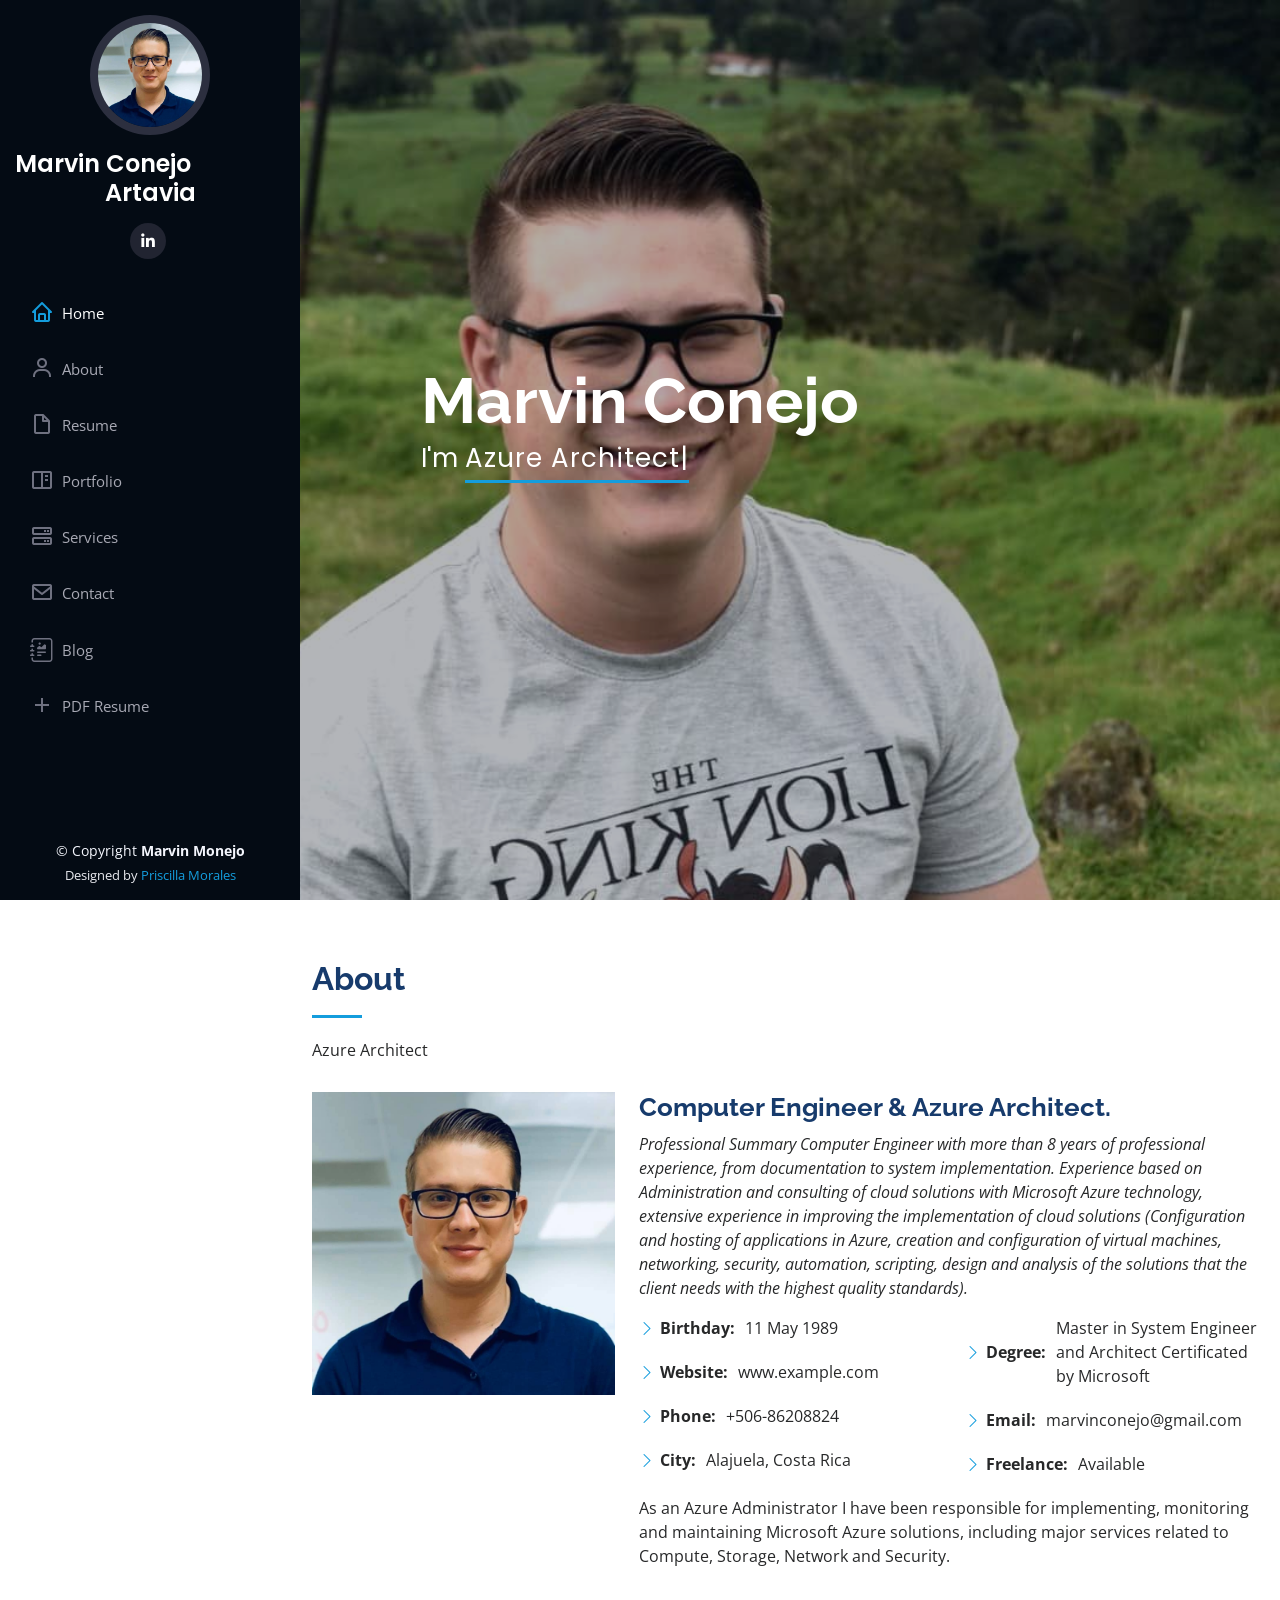
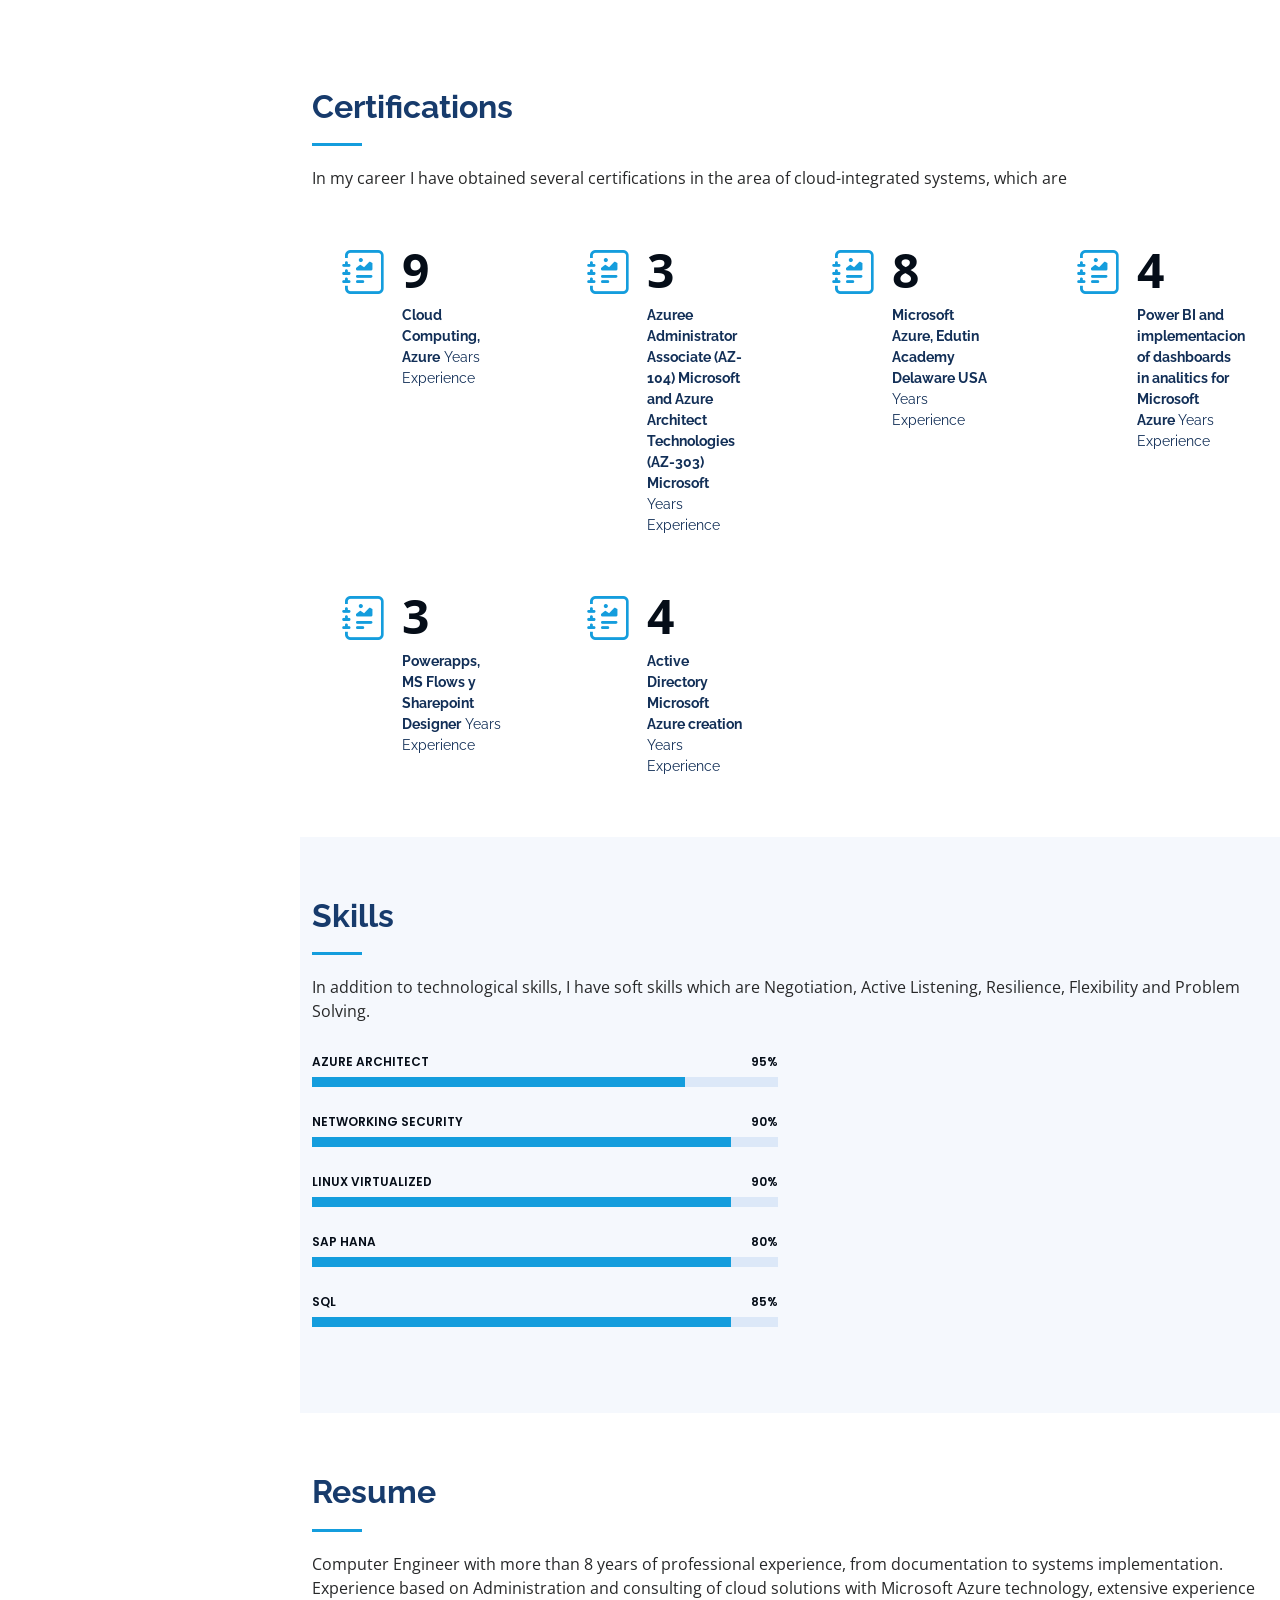
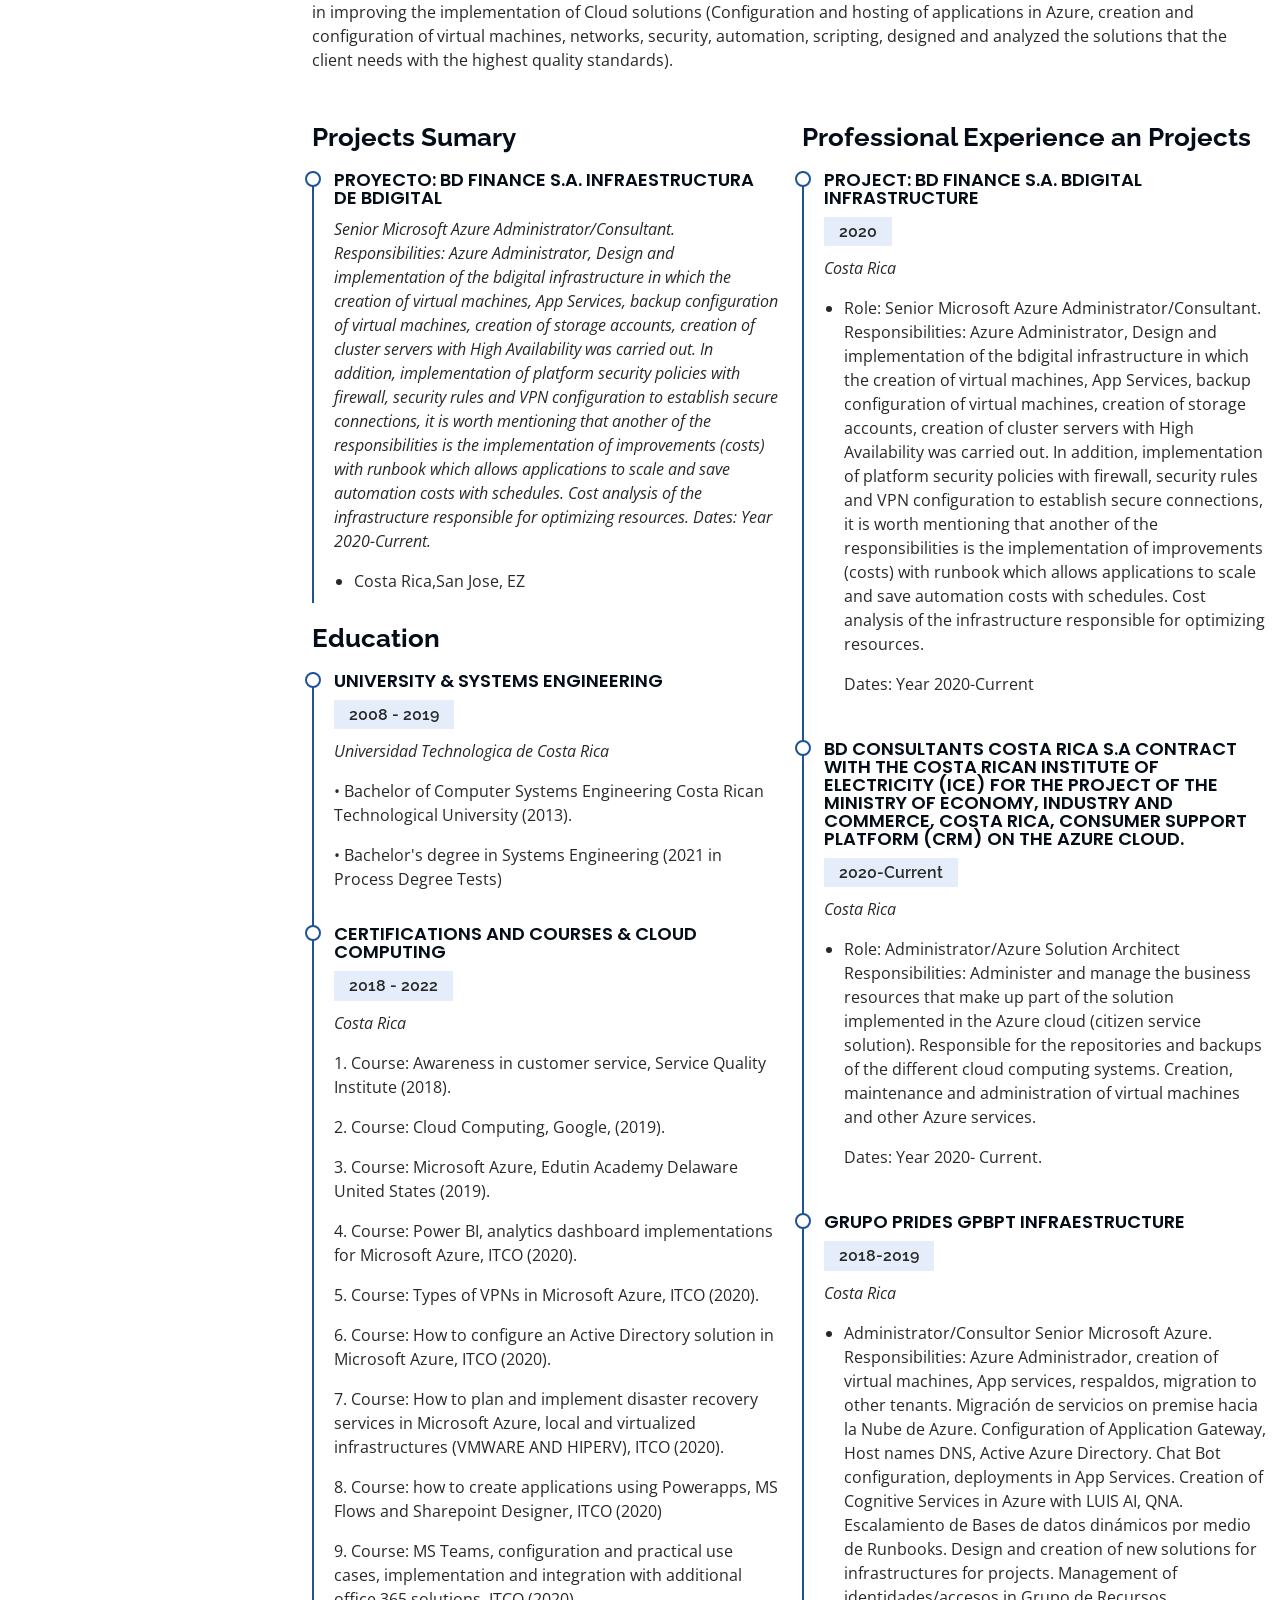
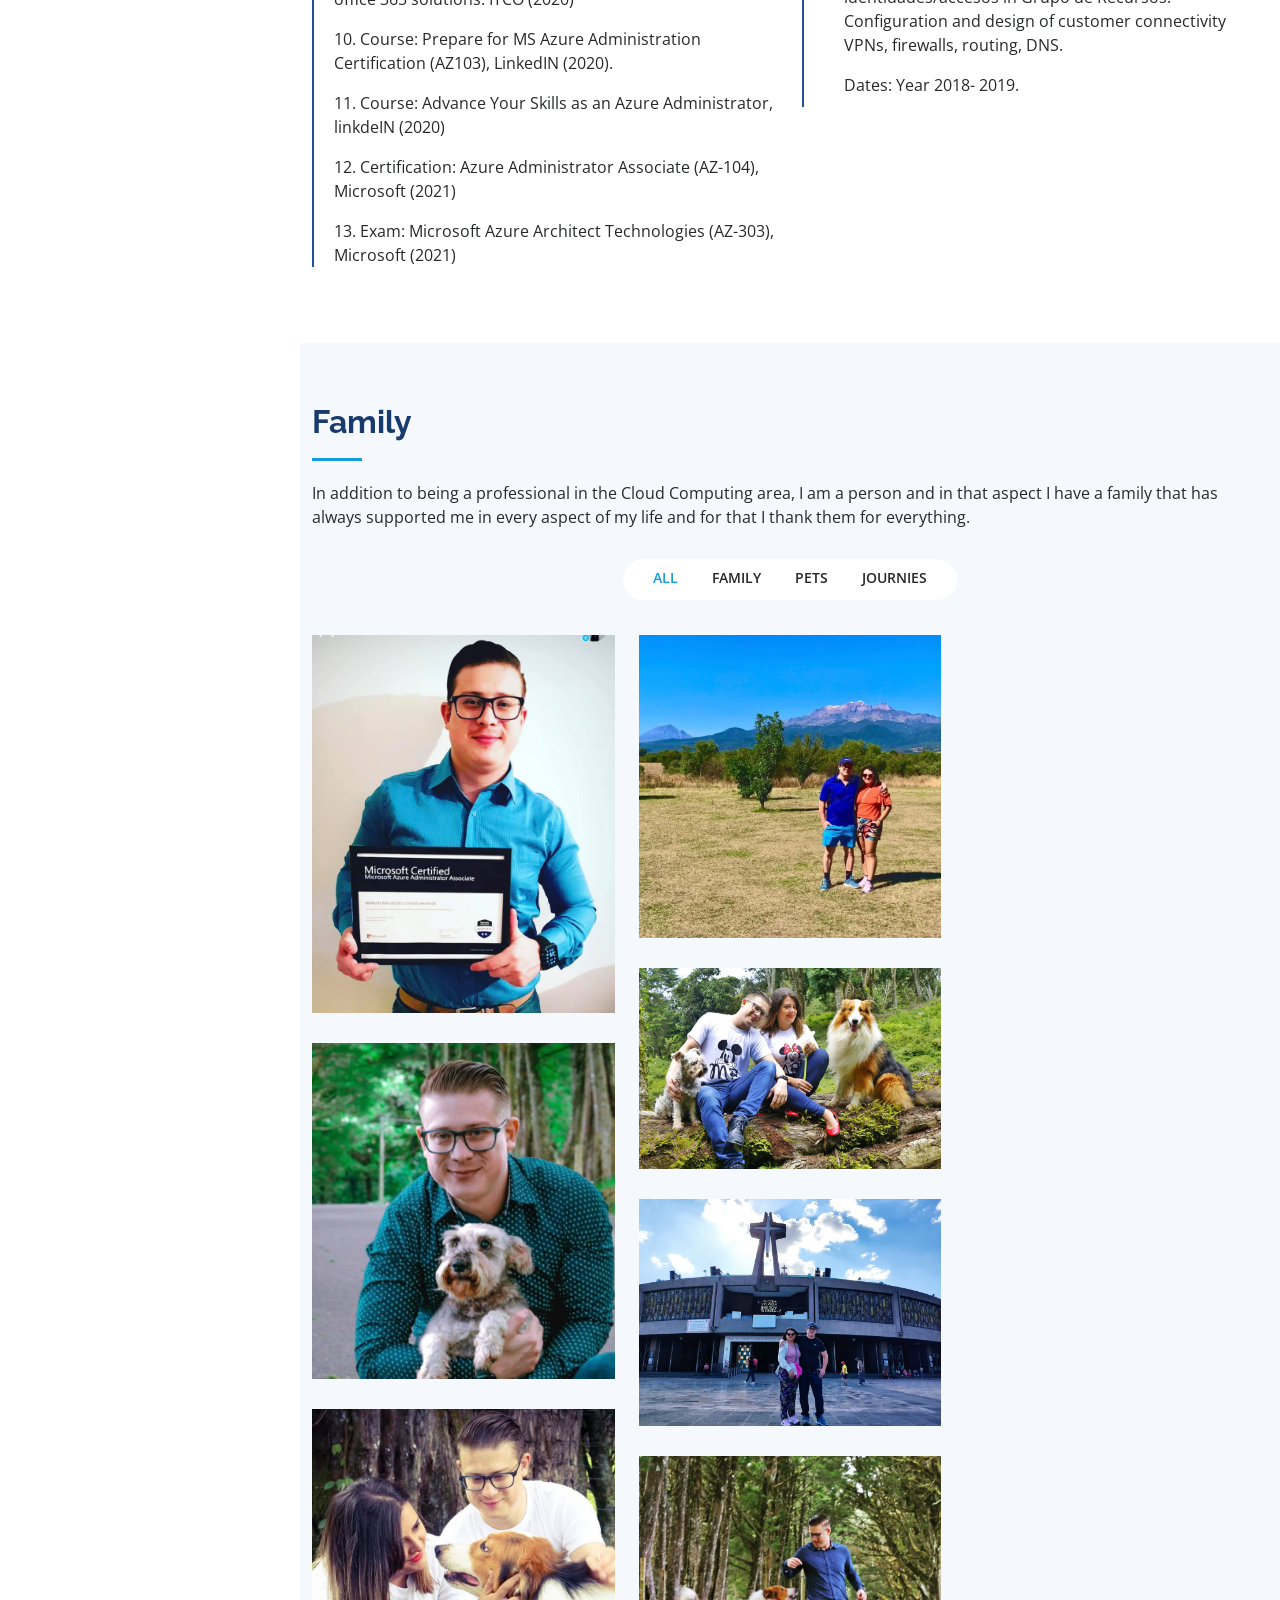
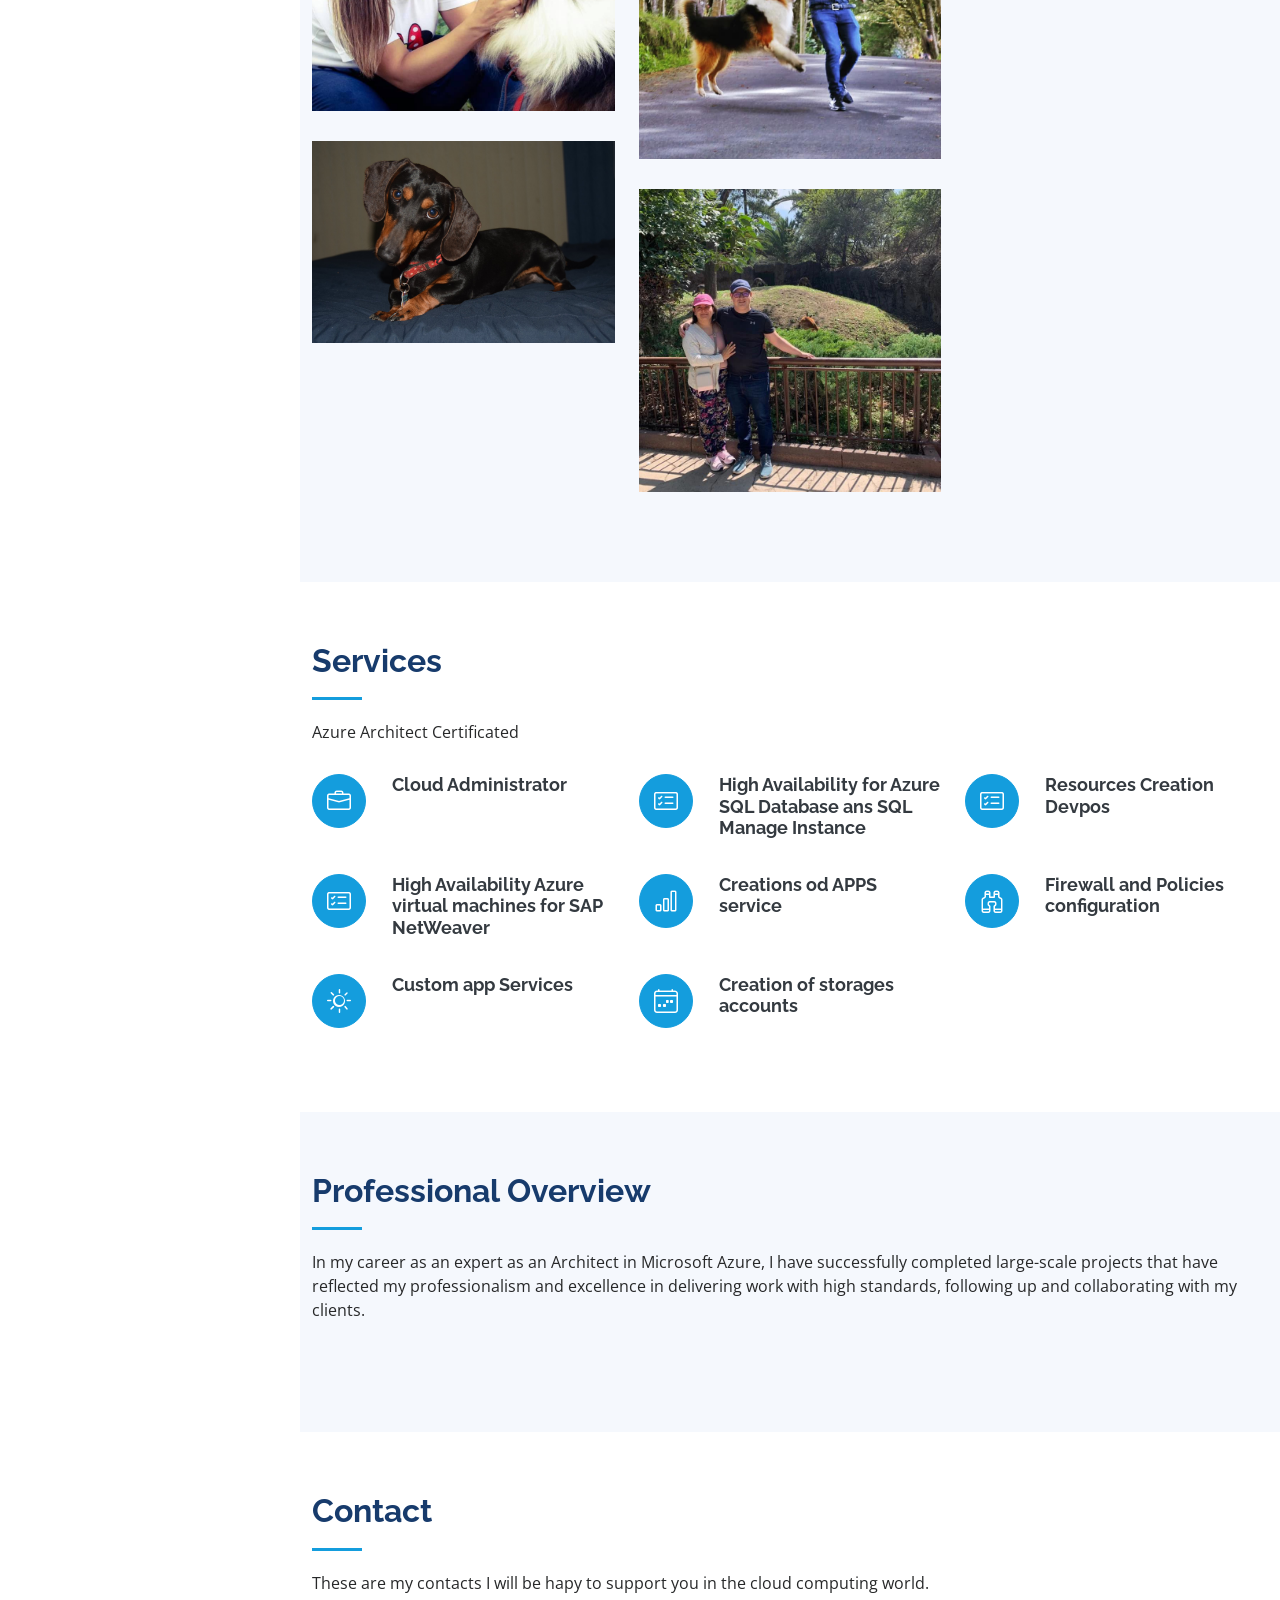
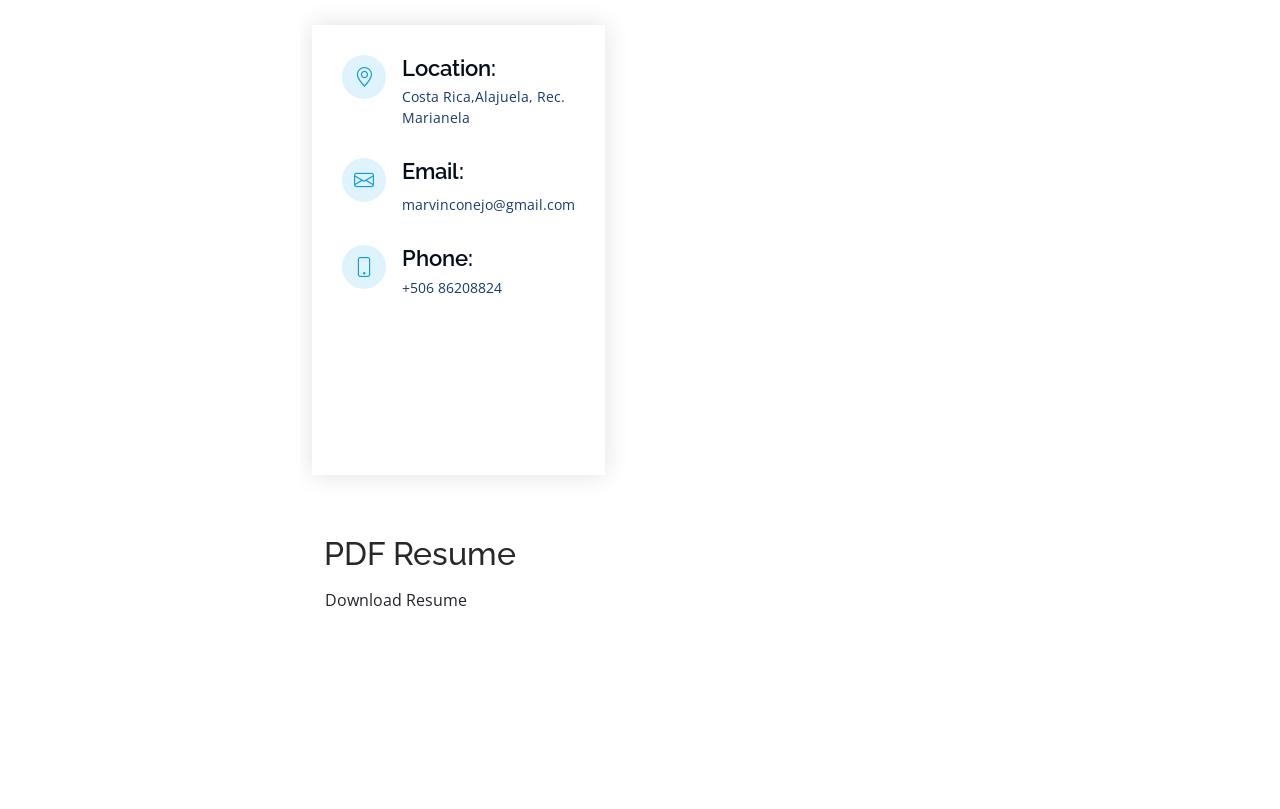
==== commit 955a99f6: "Update index.html" ====
--- a/index.html
+++ b/index.html
@@ -5,7 +5,7 @@
   <meta charset="utf-8">
   <meta content="width=device-width, initial-scale=1.0" name="viewport">
 
-  <title>prueba</title>
+  <title>Marvin Conejo</title>
   <meta content="" name="Azure">
   <meta content="" name="Microsoft">
   <meta content="" name="Azure Consultant">
